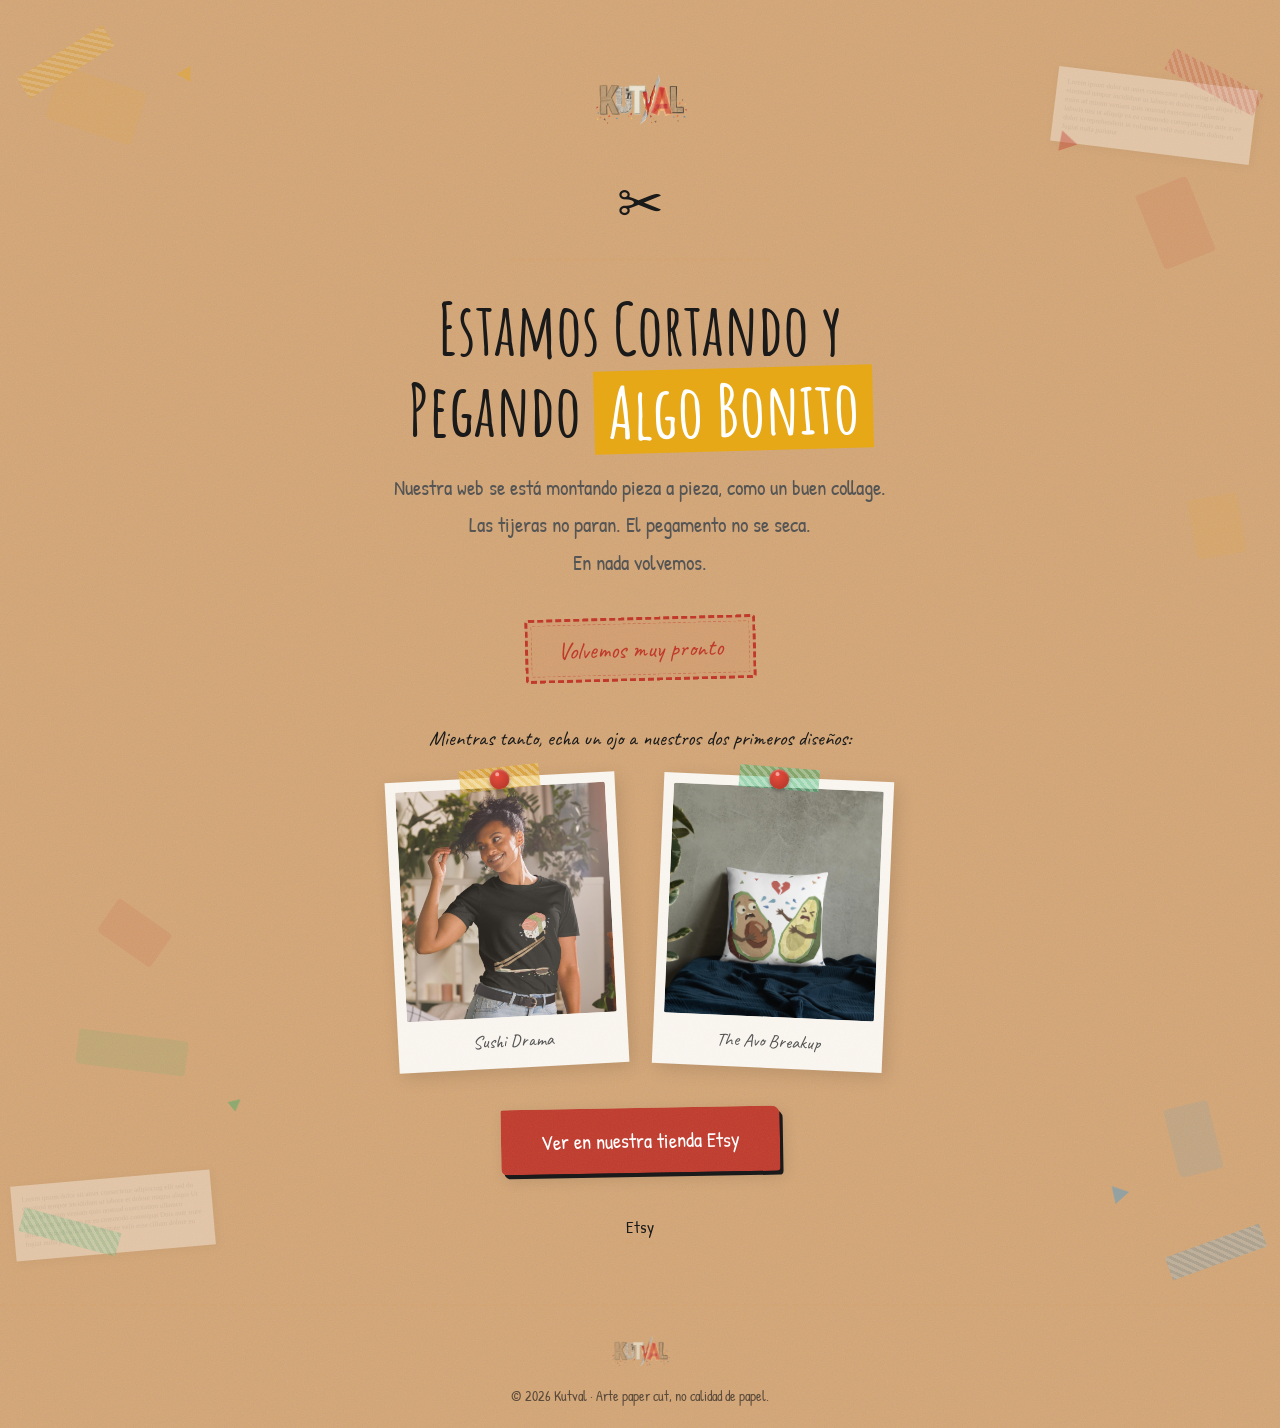
==== index.html @ 0c0ccc30 "Update index.html with coming-soon page for GitHub Pages Co-Authored-By: Claude Opus 4.6 <noreply@an" ====
<!DOCTYPE html>
<html lang="es">
<head>
  <meta charset="UTF-8">
  <meta name="viewport" content="width=device-width, initial-scale=1.0">
  <title>En Construcción — Kutval | Camisetas de Arte Paper Cut Collage</title>
  <meta name="description" content="Kutval está preparando algo bonito. Camisetas únicas con arte paper cut collage. Volvemos pronto con Sushi Drama y The Avo Breakup.">
  <link rel="preconnect" href="https://fonts.googleapis.com">
  <link rel="preconnect" href="https://fonts.gstatic.com" crossorigin>
  <link href="https://fonts.googleapis.com/css2?family=Amatic+SC:wght@400;700&family=Caveat:wght@400;600;700&family=Patrick+Hand&family=Nunito:wght@400;600;700&display=swap" rel="stylesheet">
  <link rel="stylesheet" href="styles.css">
  <style>
    /* ========================
       UNDER CONSTRUCTION PAGE
    ======================== */
    body {
      min-height: 100vh;
      display: flex;
      flex-direction: column;
    }

    .uc-page {
      flex: 1;
      display: flex;
      align-items: center;
      justify-content: center;
      padding: 60px 24px;
      position: relative;
      overflow: hidden;
    }

    .uc-content {
      text-align: center;
      max-width: 820px;
      position: relative;
      z-index: 5;
    }

    /* Logo top */
    .uc-logo {
      display: block;
      height: 80px;
      width: auto;
      margin: 0 auto 20px;
    }

    /* Scissors animation */
    .uc-scissors {
      font-size: 3.5rem;
      display: inline-block;
      animation: snip 2s ease-in-out infinite;
      margin-bottom: 8px;
    }

    @keyframes snip {
      0%, 100% { transform: rotate(0deg) scale(1); }
      30% { transform: rotate(-12deg) scale(1.08); }
      60% { transform: rotate(8deg) scale(1); }
      80% { transform: rotate(-4deg) scale(1.04); }
    }

    /* Dotted cut line */
    .uc-cut-line {
      width: 260px;
      margin: 0 auto 28px;
      border: none;
      border-top: 3px dashed var(--kraft);
    }

    .uc-title {
      font-family: var(--font-headline);
      font-size: clamp(2.5rem, 7vw, 4.5rem);
      font-weight: 700;
      line-height: 1.1;
      margin-bottom: 18px;
      color: var(--black);
    }

    .uc-title span {
      display: inline-block;
      background: var(--mustard);
      padding: 2px 14px;
      transform: rotate(-1.5deg);
      color: white;
    }

    .uc-subtitle {
      font-family: var(--font-hand);
      font-size: 1.3rem;
      color: #555;
      line-height: 1.8;
      margin-bottom: 36px;
      max-width: 560px;
      margin-left: auto;
      margin-right: auto;
    }

    /* "Volvemos pronto" badge */
    .uc-badge {
      display: inline-block;
      font-family: var(--font-accent);
      font-size: 1.5rem;
      color: var(--red);
      padding: 10px 30px;
      border: 3px dashed var(--red);
      border-radius: 4px;
      background: rgba(192, 57, 43, 0.06);
      transform: rotate(-1.5deg);
      margin-bottom: 40px;
      position: relative;
    }

    .uc-badge::before {
      content: '';
      position: absolute;
      inset: 3px;
      border: 1px dashed var(--red);
      border-radius: 2px;
      opacity: 0.4;
    }

    /* Product cards */
    .uc-products-label {
      font-family: var(--font-accent);
      font-size: 1.3rem;
      color: var(--black);
      margin-bottom: 22px;
    }

    .uc-products {
      display: flex;
      justify-content: center;
      gap: 36px;
      margin-bottom: 40px;
      flex-wrap: wrap;
    }

    .uc-product {
      background: var(--paper-white);
      padding: 10px 10px 6px;
      box-shadow: 4px 5px 18px var(--shadow-paper);
      transition: transform 0.4s, box-shadow 0.4s;
      position: relative;
      width: 230px;
      background-image: url("data:image/svg+xml,%3Csvg xmlns='http://www.w3.org/2000/svg' width='150' height='150'%3E%3Cfilter id='uc'%3E%3CfeTurbulence type='fractalNoise' baseFrequency='0.7' numOctaves='4' stitchTiles='stitch'/%3E%3C/filter%3E%3Crect width='150' height='150' filter='url(%23uc)' opacity='0.04'/%3E%3C/svg%3E");
    }

    .uc-product:first-child { transform: rotate(-3deg); }
    .uc-product:last-child  { transform: rotate(2.5deg); }

    .uc-product:hover {
      transform: rotate(0deg) translateY(-10px) !important;
      box-shadow: 6px 10px 30px rgba(0,0,0,0.22);
    }

    .uc-product img {
      width: 100%;
      aspect-ratio: 1;
      object-fit: cover;
      display: block;
      border-radius: 2px;
    }

    .uc-product-name {
      display: block;
      text-align: center;
      font-family: var(--font-accent);
      font-size: 1.15rem;
      color: #555;
      padding: 10px 0 6px;
    }

    .uc-product .pushpin {
      top: -8px;
      left: 50%;
      transform: translateX(-50%);
    }

    .uc-product .washi-tape {
      position: absolute;
      top: -10px;
      left: 50%;
      transform: translateX(-50%) rotate(-3deg);
      width: 80px;
      height: 22px;
    }

    .uc-product:last-child .washi-tape {
      transform: translateX(-50%) rotate(2deg);
    }

    /* CTA Etsy button */
    .uc-cta {
      margin-bottom: 40px;
    }

    /* Newsletter */
    .uc-newsletter {
      max-width: 480px;
      margin: 0 auto 24px;
      background: rgba(250, 246, 240, 0.6);
      padding: 28px 24px 20px;
      border: 2px dashed var(--kraft);
      border-radius: 4px 8px 6px 10px;
      position: relative;
    }

    .uc-newsletter-title {
      font-family: var(--font-hand);
      font-size: 1.15rem;
      color: #444;
      margin-bottom: 14px;
    }

    .uc-newsletter form {
      display: flex;
      gap: 10px;
    }

    .uc-newsletter input {
      flex: 1;
      padding: 13px 18px;
      font-family: var(--font-hand);
      font-size: 1.1rem;
      border: 2px dashed var(--kraft);
      background: var(--paper-white);
      color: var(--black);
      border-radius: 3px 6px 4px 5px;
      outline: none;
      transition: border-color 0.3s;
    }

    .uc-newsletter input::placeholder { color: #aaa; }
    .uc-newsletter input:focus { border-color: var(--mustard); }

    .uc-newsletter .btn-primary {
      white-space: nowrap;
      padding: 13px 20px;
      font-size: 1rem;
    }

    .uc-legal {
      font-size: 0.82rem;
      color: #999;
      font-family: var(--font-hand);
      margin-top: 10px;
    }

    /* Social links */
    .uc-social {
      display: flex;
      justify-content: center;
      gap: 28px;
      flex-wrap: wrap;
      margin-top: 16px;
    }

    .uc-social a {
      font-family: var(--font-hand);
      font-size: 1.05rem;
      color: var(--black);
      border-bottom: 2px dashed var(--kraft);
      padding-bottom: 2px;
      transition: color 0.3s, border-color 0.3s;
    }

    .uc-social a:hover {
      color: var(--red);
      border-color: var(--red);
    }

    /* Floating paper scraps */
    .uc-scrap {
      position: absolute;
      border-radius: 2px 4px 3px 5px;
      opacity: 0.1;
      z-index: 1;
      pointer-events: none;
      animation: drift 12s ease-in-out infinite alternate;
    }

    .uc-scrap:nth-child(1) {
      width: 90px; height: 55px; background: var(--mustard);
      top: 6%; left: 4%; transform: rotate(18deg);
      animation-duration: 9s;
    }
    .uc-scrap:nth-child(2) {
      width: 55px; height: 80px; background: var(--red);
      top: 14%; right: 6%; transform: rotate(-22deg);
      animation-duration: 11s; animation-delay: 1s;
    }
    .uc-scrap:nth-child(3) {
      width: 110px; height: 35px; background: var(--green);
      bottom: 18%; left: 6%; transform: rotate(7deg);
      animation-duration: 8s; animation-delay: 0.5s;
    }
    .uc-scrap:nth-child(4) {
      width: 45px; height: 70px; background: var(--blue);
      bottom: 10%; right: 5%; transform: rotate(-14deg);
      animation-duration: 10s; animation-delay: 2s;
    }
    .uc-scrap:nth-child(5) {
      width: 70px; height: 45px; background: var(--kraft);
      top: 48%; left: 2%; transform: rotate(28deg);
      animation-duration: 13s; animation-delay: 0.8s;
    }
    .uc-scrap:nth-child(6) {
      width: 50px; height: 60px; background: var(--mustard);
      top: 38%; right: 3%; transform: rotate(-10deg);
      animation-duration: 9.5s; animation-delay: 1.5s;
    }
    .uc-scrap:nth-child(7) {
      width: 65px; height: 40px; background: var(--red);
      top: 70%; left: 8%; transform: rotate(35deg);
      animation-duration: 11.5s; animation-delay: 3s;
    }

    @keyframes drift {
      0% { transform: translateY(0) rotate(var(--r, 10deg)); }
      100% { transform: translateY(-18px) rotate(calc(var(--r, 10deg) + 6deg)); }
    }

    /* Washi tape corners */
    .uc-tape-corner {
      position: absolute;
      width: 100px;
      height: 24px;
      opacity: 0.45;
      z-index: 6;
      pointer-events: none;
    }

    .uc-tape-corner::before {
      content: '';
      position: absolute;
      inset: 0;
      background: repeating-linear-gradient(45deg, transparent, transparent 3px, rgba(255,255,255,0.3) 3px, rgba(255,255,255,0.3) 6px);
    }

    .uc-tape-tl {
      top: 50px; left: 16px;
      background-color: rgba(230, 168, 23, 0.6);
      transform: rotate(-32deg);
    }
    .uc-tape-tr {
      top: 70px; right: 16px;
      background-color: rgba(192, 57, 43, 0.5);
      transform: rotate(28deg);
    }
    .uc-tape-bl {
      bottom: 60px; left: 20px;
      background-color: rgba(39, 174, 96, 0.5);
      transform: rotate(15deg);
    }
    .uc-tape-br {
      bottom: 40px; right: 14px;
      background-color: rgba(52, 152, 219, 0.5);
      transform: rotate(-20deg);
    }

    /* Footer */
    .uc-footer {
      text-align: center;
      padding: 20px 24px;
      font-family: var(--font-hand);
      font-size: 0.9rem;
      color: #888;
      border-top: 2px dashed var(--kraft);
      background-color: var(--kraft);
      background-image: url("data:image/svg+xml,%3Csvg xmlns='http://www.w3.org/2000/svg' width='300' height='300'%3E%3Cfilter id='fk'%3E%3CfeTurbulence type='fractalNoise' baseFrequency='0.9' numOctaves='5' stitchTiles='stitch'/%3E%3C/filter%3E%3Crect width='300' height='300' filter='url(%23fk)' opacity='0.15'/%3E%3C/svg%3E");
    }

    .uc-footer img {
      height: 50px;
      width: auto;
      margin: 0 auto 8px;
      opacity: 0.75;
    }

    .uc-footer p {
      color: #5a4a3a;
    }

    /* Responsive */
    @media (max-width: 700px) {
      .uc-page { padding: 40px 18px; }
      .uc-products { gap: 20px; }
      .uc-product { width: 165px; }
      .uc-product:first-child,
      .uc-product:last-child { transform: rotate(0deg); }
      .uc-newsletter form { flex-direction: column; }
      .uc-tape-corner { display: none; }
      .uc-scissors { font-size: 2.5rem; }
      .uc-newsletter { padding: 22px 18px 16px; }
    }

    @media (max-width: 400px) {
      .uc-product { width: 140px; }
    }
  </style>
</head>
<body>

  <!-- ==================== UNDER CONSTRUCTION ==================== -->
  <main class="uc-page paper-kraft">

    <!-- Floating paper scraps -->
    <div class="uc-scrap" aria-hidden="true"></div>
    <div class="uc-scrap" aria-hidden="true"></div>
    <div class="uc-scrap" aria-hidden="true"></div>
    <div class="uc-scrap" aria-hidden="true"></div>
    <div class="uc-scrap" aria-hidden="true"></div>
    <div class="uc-scrap" aria-hidden="true"></div>
    <div class="uc-scrap" aria-hidden="true"></div>

    <!-- Confetti pieces -->
    <div class="confetti confetti-1" style="top: 5%; left: 14%; transform: rotate(30deg);" aria-hidden="true"></div>
    <div class="confetti confetti-2" style="top: 10%; right: 16%; transform: rotate(-18deg);" aria-hidden="true"></div>
    <div class="confetti confetti-3" style="bottom: 15%; left: 18%; transform: rotate(50deg);" aria-hidden="true"></div>
    <div class="confetti confetti-4" style="bottom: 8%; right: 12%; transform: rotate(-42deg);" aria-hidden="true"></div>
    <div class="confetti confetti-5" style="top: 42%; left: 1%; transform: rotate(65deg);" aria-hidden="true"></div>

    <!-- Washi tape corners -->
    <div class="uc-tape-corner uc-tape-tl" aria-hidden="true"></div>
    <div class="uc-tape-corner uc-tape-tr" aria-hidden="true"></div>
    <div class="uc-tape-corner uc-tape-bl" aria-hidden="true"></div>
    <div class="uc-tape-corner uc-tape-br" aria-hidden="true"></div>

    <!-- Newspaper strips -->
    <div class="newspaper-strip" style="top: 6%; right: 2%; --rotate: 7deg;" aria-hidden="true"></div>
    <div class="newspaper-strip" style="bottom: 4%; left: 1%; --rotate: -5deg;" aria-hidden="true"></div>

    <!-- Main content -->
    <div class="uc-content">

      <!-- Logo -->
      <img src="logo.png" alt="Kutval logo" class="uc-logo">

      <!-- Animated scissors -->
      <div class="uc-scissors" aria-hidden="true">&#9986;</div>

      <!-- Dashed cut line -->
      <hr class="uc-cut-line" aria-hidden="true">

      <!-- Title -->
      <h1 class="uc-title">Estamos Cortando y<br>Pegando <span>Algo Bonito</span></h1>

      <!-- Subtitle -->
      <p class="uc-subtitle">
        Nuestra web se est&aacute; montando pieza a pieza, como un buen collage.<br>
        Las tijeras no paran. El pegamento no se seca.<br>
        En nada volvemos.
      </p>

      <!-- Badge -->
      <div class="uc-badge">Volvemos muy pronto</div>

      <!-- Products preview -->
      <p class="uc-products-label">Mientras tanto, echa un ojo a nuestros dos primeros dise&ntilde;os:</p>

      <div class="uc-products">
        <!-- Sushi Drama -->
        <div class="uc-product">
          <div class="washi-tape washi-mustard" aria-hidden="true"></div>
          <div class="pushpin" aria-hidden="true"></div>
          <img src="sushi.jpg" alt="Sushi Drama — camiseta arte paper cut collage de sushi, Kutval" width="230" height="230">
          <span class="uc-product-name">Sushi Drama</span>
        </div>
        <!-- The Avo Breakup -->
        <div class="uc-product">
          <div class="washi-tape washi-green" aria-hidden="true"></div>
          <div class="pushpin" aria-hidden="true"></div>
          <img src="img-producto-aguacate.jpg" alt="The Avo Breakup — camiseta arte paper cut collage de aguacates, Kutval" width="230" height="230">
          <span class="uc-product-name">The Avo Breakup</span>
        </div>
      </div>

      <!-- CTA Etsy -->
      <div class="uc-cta">
        <a href="https://www.etsy.com/es/shop/KawaiiCozyArt" target="_blank" rel="noopener" class="btn-primary" style="font-size: 1.3rem; padding: 16px 40px;">
          Ver en nuestra tienda Etsy
        </a>
      </div>


      <!-- Social links -->
      <div class="uc-social">
        <a href="https://www.etsy.com/es/shop/KawaiiCozyArt" target="_blank" rel="noopener">Etsy</a>
      </div>

    </div>
  </main>

  <!-- Mini footer -->
  <footer class="uc-footer">
    <img src="logo.png" alt="Kutval logo">
    <p>&copy; 2026 Kutval &middot; Arte paper cut, no calidad de papel.</p>
  </footer>

</body>
</html>
---- styles.css ----
/* ========================
   CSS VARIABLES
======================== */
:root {
  --kraft: #D4A574;
  --cream: #F5E6D3;
  --beige: #E8D5B7;
  --mustard: #E6A817;
  --red: #C0392B;
  --green: #27AE60;
  --blue: #3498DB;
  --black: #1a1a1a;
  --paper-white: #FAF6F0;
  --newsprint: #F0EAE0;
  --shadow-paper: rgba(0,0,0,0.12);
  --font-headline: 'Amatic SC', cursive;
  --font-accent: 'Caveat', cursive;
  --font-hand: 'Patrick Hand', cursive;
  --font-body: 'Nunito', sans-serif;
}

/* ========================
   RESET & BASE
======================== */
*, *::before, *::after { box-sizing: border-box; margin: 0; padding: 0; }
html { scroll-behavior: smooth; }

body {
  font-family: var(--font-body);
  color: var(--black);
  line-height: 1.6;
  overflow-x: hidden;
  background-color: var(--cream);
  background-image:
    url("data:image/svg+xml,%3Csvg xmlns='http://www.w3.org/2000/svg' width='200' height='200'%3E%3Cfilter id='n'%3E%3CfeTurbulence type='fractalNoise' baseFrequency='0.65' numOctaves='4' stitchTiles='stitch'/%3E%3C/filter%3E%3Crect width='200' height='200' filter='url(%23n)' opacity='0.08'/%3E%3C/svg%3E"),
    repeating-linear-gradient(0deg, transparent, transparent 2px, rgba(139,119,101,0.03) 2px, rgba(139,119,101,0.03) 4px);
}

img { max-width: 100%; display: block; }
a { color: inherit; text-decoration: none; }
button { cursor: pointer; border: none; font-family: inherit; }

.container {
  max-width: 1200px;
  margin: 0 auto;
  padding: 0 24px;
}

/* ========================
   PAPER TEXTURES
======================== */
.paper-kraft {
  background-color: var(--kraft);
  background-image: url("data:image/svg+xml,%3Csvg xmlns='http://www.w3.org/2000/svg' width='300' height='300'%3E%3Cfilter id='k'%3E%3CfeTurbulence type='fractalNoise' baseFrequency='0.9' numOctaves='5' stitchTiles='stitch'/%3E%3C/filter%3E%3Crect width='300' height='300' filter='url(%23k)' opacity='0.15'/%3E%3C/svg%3E");
}

.paper-newsprint {
  background-color: var(--newsprint);
  background-image:
    url("data:image/svg+xml,%3Csvg xmlns='http://www.w3.org/2000/svg' width='200' height='200'%3E%3Cfilter id='np'%3E%3CfeTurbulence type='fractalNoise' baseFrequency='1.2' numOctaves='3' stitchTiles='stitch'/%3E%3C/filter%3E%3Crect width='200' height='200' filter='url(%23np)' opacity='0.06'/%3E%3C/svg%3E"),
    repeating-linear-gradient(90deg, transparent, transparent 30px, rgba(0,0,0,0.02) 30px, rgba(0,0,0,0.02) 31px),
    repeating-linear-gradient(0deg, transparent, transparent 8px, rgba(0,0,0,0.015) 8px, rgba(0,0,0,0.015) 9px);
}

.paper-white {
  background-color: var(--paper-white);
  background-image: url("data:image/svg+xml,%3Csvg xmlns='http://www.w3.org/2000/svg' width='200' height='200'%3E%3Cfilter id='pw'%3E%3CfeTurbulence type='fractalNoise' baseFrequency='0.8' numOctaves='4' stitchTiles='stitch'/%3E%3C/filter%3E%3Crect width='200' height='200' filter='url(%23pw)' opacity='0.05'/%3E%3C/svg%3E");
}

/* Shared noise overlay for cards */
.noise-overlay::before {
  content: '';
  position: absolute;
  inset: 0;
  background-image: url("data:image/svg+xml,%3Csvg xmlns='http://www.w3.org/2000/svg' width='100' height='100'%3E%3Cfilter id='no'%3E%3CfeTurbulence type='fractalNoise' baseFrequency='0.85' numOctaves='3' stitchTiles='stitch'/%3E%3C/filter%3E%3Crect width='100' height='100' filter='url(%23no)' opacity='0.05'/%3E%3C/svg%3E");
  pointer-events: none;
}

/* ========================
   TORN EDGE SEPARATORS
======================== */
.torn-edge {
  position: relative;
  z-index: 2;
}

.torn-edge::after {
  content: '';
  position: absolute;
  bottom: -30px;
  left: 0;
  width: 100%;
  height: 30px;
  z-index: 3;
  background: inherit;
  clip-path: polygon(
    0% 0%, 2% 60%, 4% 30%, 6% 70%, 8% 20%, 10% 55%, 12% 35%,
    14% 65%, 16% 25%, 18% 50%, 20% 40%, 22% 75%, 24% 15%,
    26% 60%, 28% 30%, 30% 55%, 32% 45%, 34% 70%, 36% 20%,
    38% 50%, 40% 35%, 42% 65%, 44% 25%, 46% 55%, 48% 40%,
    50% 75%, 52% 15%, 54% 60%, 56% 30%, 58% 55%, 60% 45%,
    62% 70%, 64% 20%, 66% 50%, 68% 35%, 70% 65%, 72% 25%,
    74% 55%, 76% 40%, 78% 75%, 80% 15%, 82% 60%, 84% 30%,
    86% 55%, 88% 45%, 90% 70%, 92% 20%, 94% 50%, 96% 35%,
    98% 60%, 100% 0%
  );
}

.torn-edge-top { position: relative; }

.torn-edge-top::before {
  content: '';
  position: absolute;
  top: -25px;
  left: 0;
  width: 100%;
  height: 25px;
  z-index: 3;
  background: inherit;
  clip-path: polygon(
    0% 100%, 2% 40%, 4% 70%, 6% 30%, 8% 80%, 10% 45%, 12% 65%,
    14% 35%, 16% 75%, 18% 50%, 20% 60%, 22% 25%, 24% 85%,
    26% 40%, 28% 70%, 30% 45%, 32% 55%, 34% 30%, 36% 80%,
    38% 50%, 40% 65%, 42% 35%, 44% 75%, 46% 45%, 48% 60%,
    50% 25%, 52% 85%, 54% 40%, 56% 70%, 58% 45%, 60% 55%,
    62% 30%, 64% 80%, 66% 50%, 68% 65%, 70% 35%, 72% 75%,
    74% 45%, 76% 60%, 78% 25%, 80% 85%, 82% 40%, 84% 70%,
    86% 45%, 88% 55%, 90% 30%, 92% 80%, 94% 50%, 96% 65%,
    98% 40%, 100% 100%
  );
}

/* ========================
   DECORATIVE ELEMENTS
======================== */
.washi-tape {
  position: absolute;
  width: 120px;
  height: 28px;
  opacity: 0.85;
  z-index: 10;
}

.washi-tape::before {
  content: '';
  position: absolute;
  inset: 0;
  background: repeating-linear-gradient(45deg, transparent, transparent 3px, rgba(255,255,255,0.3) 3px, rgba(255,255,255,0.3) 6px);
}

.washi-mustard { background-color: rgba(230, 168, 23, 0.6); }
.washi-red { background-color: rgba(192, 57, 43, 0.5); }
.washi-blue { background-color: rgba(52, 152, 219, 0.5); }
.washi-green { background-color: rgba(39, 174, 96, 0.5); }

.confetti {
  position: absolute;
  width: 0; height: 0;
  border-style: solid;
  opacity: 0.4;
  z-index: 1;
  pointer-events: none;
  will-change: transform;
}

.confetti-1 { border-width: 0 8px 14px 8px; border-color: transparent transparent var(--mustard) transparent; }
.confetti-2 { border-width: 0 10px 18px 10px; border-color: transparent transparent var(--red) transparent; }
.confetti-3 { border-width: 0 6px 12px 6px; border-color: transparent transparent var(--green) transparent; }
.confetti-4 { border-width: 0 9px 16px 9px; border-color: transparent transparent var(--blue) transparent; }
.confetti-5 { border-width: 0 7px 13px 7px; border-color: transparent transparent var(--kraft) transparent; }

.pushpin {
  position: absolute;
  width: 20px;
  height: 20px;
  border-radius: 50%;
  background: radial-gradient(circle at 40% 35%, #e74c3c, #a93226);
  box-shadow: 0 2px 4px rgba(0,0,0,0.3), inset 0 1px 2px rgba(255,255,255,0.3);
  z-index: 15;
}

.pushpin::after {
  content: '';
  position: absolute;
  top: 3px; left: 6px;
  width: 4px; height: 4px;
  border-radius: 50%;
  background: rgba(255,255,255,0.5);
}

.newspaper-strip {
  position: absolute;
  width: 200px;
  padding: 10px;
  background: #f8f4ef;
  font-family: 'Times New Roman', serif;
  font-size: 7px;
  line-height: 1.3;
  color: #ccc;
  transform: rotate(var(--rotate, 5deg));
  opacity: 0.4;
  pointer-events: none;
  overflow: hidden;
  z-index: 0;
  box-shadow: 2px 2px 8px rgba(0,0,0,0.08);
}

.newspaper-strip::before {
  content: 'Lorem ipsum dolor sit amet consectetur adipiscing elit sed do eiusmod tempor incididunt ut labore et dolore magna aliqua Ut enim ad minim veniam quis nostrud exercitation ullamco laboris nisi ut aliquip ex ea commodo consequat Duis aute irure dolor in reprehenderit in voluptate velit esse cillum dolore eu fugiat nulla pariatur';
  display: block;
}

/* ========================
   STAMP BADGES
======================== */
.stamp {
  display: inline-block;
  padding: 8px 20px;
  border: 3px solid;
  border-radius: 4px;
  font-family: var(--font-hand);
  font-size: 1rem;
  text-transform: uppercase;
  letter-spacing: 2px;
  transform: rotate(-3deg);
  position: relative;
  opacity: 0.85;
}

.stamp::before {
  content: '';
  position: absolute;
  inset: 2px;
  border: 1px solid;
  border-color: inherit;
  border-radius: 2px;
}

.stamp-red { border-color: var(--red); color: var(--red); }
.stamp-green { border-color: var(--green); color: var(--green); }
.stamp-blue { border-color: var(--blue); color: var(--blue); }

/* ========================
   HEADER
======================== */
.header {
  position: fixed;
  top: 0;
  left: 0;
  width: 100%;
  z-index: 1000;
  padding: 12px 0;
  background-color: rgba(245, 230, 211, 0.92);
  backdrop-filter: blur(8px);
  border-bottom: 2px dashed var(--kraft);
  transition: box-shadow 0.3s ease;
}

.header.scrolled { box-shadow: 0 4px 20px var(--shadow-paper); }

.header .container {
  display: flex;
  justify-content: space-between;
  align-items: center;
}

.logo {
  display: flex;
  align-items: center;
}

.logo-img {
  height: 70px;
  width: auto;
}

.nav-links {
  display: flex;
  gap: 28px;
  list-style: none;
  align-items: center;
}

.nav-links a {
  font-family: var(--font-hand);
  font-size: 1.15rem;
  color: var(--black);
  position: relative;
  transition: color 0.3s;
}

.nav-links a::after {
  content: '';
  position: absolute;
  bottom: -4px;
  left: 0;
  width: 0;
  height: 2px;
  background: var(--mustard);
  transition: width 0.3s;
}

.nav-links a:hover::after { width: 100%; }
.nav-links a:hover { color: var(--red); }

.hamburger {
  display: none;
  flex-direction: column;
  gap: 5px;
  background: none;
  padding: 8px;
}

.hamburger span {
  width: 28px;
  height: 3px;
  background: var(--black);
  border-radius: 2px;
  transition: 0.3s;
}

.mobile-nav {
  display: none;
  position: fixed;
  top: 0; left: 0;
  width: 100%; height: 100vh;
  background: var(--cream);
  z-index: 999;
  flex-direction: column;
  justify-content: center;
  align-items: center;
  gap: 30px;
}

.mobile-nav.active { display: flex; }

.mobile-nav a {
  font-family: var(--font-headline);
  font-size: 2.5rem;
  font-weight: 700;
  color: var(--black);
}

.mobile-nav .close-btn {
  position: absolute;
  top: 20px; right: 24px;
  font-size: 2.5rem;
  background: none;
  color: var(--black);
  font-family: var(--font-hand);
}

/* ========================
   HERO
======================== */
.hero {
  padding: 140px 0 80px;
  position: relative;
  overflow: hidden;
  min-height: 90vh;
  display: flex;
  align-items: center;
}

.hero .container {
  display: grid;
  grid-template-columns: 1fr 1fr;
  gap: 60px;
  align-items: center;
  position: relative;
  z-index: 5;
}

.hero-text h1 {
  font-family: var(--font-headline);
  font-size: clamp(2.8rem, 6vw, 4.5rem);
  font-weight: 700;
  line-height: 1.1;
  margin-bottom: 24px;
  color: var(--black);
}

.hero-text h1 span {
  display: inline-block;
  background: var(--mustard);
  padding: 2px 12px;
  transform: rotate(-1deg);
  color: white;
}

.hero-subtitle {
  font-family: var(--font-hand);
  font-size: 1.3rem;
  color: #555;
  margin-bottom: 32px;
  line-height: 1.8;
}

.hero-badges {
  display: flex;
  flex-wrap: wrap;
  gap: 12px;
  margin-top: 24px;
}

.hero-badge {
  font-family: var(--font-accent);
  font-size: 0.95rem;
  padding: 6px 14px;
  background: var(--paper-white);
  border: 1px dashed var(--kraft);
  transform: rotate(var(--rotate, -1deg));
  box-shadow: 2px 2px 6px var(--shadow-paper);
}

/* Hero confetti positions */
.hero .confetti-1 { top: 10%; left: 5%; transform: rotate(25deg); }
.hero .confetti-2 { top: 20%; right: 8%; transform: rotate(-15deg); }
.hero .confetti-3 { bottom: 25%; left: 10%; transform: rotate(45deg); }
.hero .confetti-4 { top: 40%; left: 2%; transform: rotate(-30deg); }
.hero .confetti-5 { bottom: 10%; right: 5%; transform: rotate(60deg); }

/* ========================
   CAROUSEL
======================== */
.hero-visual {
  position: relative;
  height: 500px;
}

.carousel-container {
  position: relative;
  width: 100%;
  height: 100%;
}

.carousel-slide {
  position: absolute;
  inset: 0;
  display: flex;
  align-items: center;
  justify-content: center;
  opacity: 0;
  transition: opacity 0.6s ease, transform 0.6s ease;
  transform: scale(0.95);
}

.carousel-slide.active {
  opacity: 1;
  transform: scale(1);
}

.polaroid {
  background: var(--paper-white);
  padding: 12px 12px 50px;
  box-shadow: 4px 6px 20px rgba(0,0,0,0.15);
  transform: rotate(var(--rotate, -2deg));
  position: relative;
  max-width: 340px;
  transition: transform 0.4s, box-shadow 0.4s;
}

.polaroid:hover {
  transform: rotate(0deg) translateY(-8px);
  box-shadow: 6px 10px 30px rgba(0,0,0,0.2);
}

.polaroid > .pushpin {
  top: -8px;
  left: 50%;
  transform: translateX(-50%);
}

.polaroid-img {
  width: 100%;
  aspect-ratio: 1;
  display: flex;
  align-items: center;
  justify-content: center;
  position: relative;
  overflow: hidden;
  background: var(--cream);
}

.polaroid-img img {
  width: 100%;
  height: 100%;
  object-fit: cover;
}

.polaroid-label {
  position: absolute;
  bottom: 12px;
  left: 0;
  width: 100%;
  text-align: center;
  font-family: var(--font-accent);
  font-size: 1.1rem;
  color: #555;
}

.carousel-dots {
  display: flex;
  justify-content: center;
  gap: 12px;
  position: absolute;
  bottom: -10px;
  left: 50%;
  transform: translateX(-50%);
}

.carousel-dot {
  width: 12px; height: 12px;
  border-radius: 50%;
  background: var(--kraft);
  border: 2px solid var(--black);
  cursor: pointer;
  transition: background 0.3s;
}

.carousel-dot.active { background: var(--red); }

/* ========================
   BUTTONS
======================== */
.btn-primary {
  display: inline-block;
  padding: 16px 36px;
  font-family: var(--font-hand);
  font-size: 1.3rem;
  color: white;
  background-color: var(--red);
  border: none;
  position: relative;
  transform: rotate(-1deg);
  box-shadow: 3px 4px 0 var(--black), 4px 5px 15px var(--shadow-paper);
  transition: all 0.3s;
  border-radius: 2px 8px 4px 6px;
  background-image: url("data:image/svg+xml,%3Csvg xmlns='http://www.w3.org/2000/svg' width='100' height='100'%3E%3Cfilter id='b'%3E%3CfeTurbulence type='fractalNoise' baseFrequency='0.8' numOctaves='3' stitchTiles='stitch'/%3E%3C/filter%3E%3Crect width='100' height='100' filter='url(%23b)' opacity='0.1'/%3E%3C/svg%3E");
}

.btn-primary:hover {
  transform: rotate(0deg) translateY(2px);
  box-shadow: 1px 2px 0 var(--black), 2px 3px 8px var(--shadow-paper);
}

.btn-secondary {
  display: inline-block;
  padding: 14px 32px;
  font-family: var(--font-hand);
  font-size: 1.2rem;
  color: var(--black);
  background-color: var(--mustard);
  border: 2px dashed var(--black);
  border-radius: 4px 2px 6px 3px;
  transform: rotate(1deg);
  box-shadow: 2px 3px 0 var(--black);
  transition: all 0.3s;
}

.btn-secondary:hover {
  transform: rotate(0deg) translateY(2px);
  box-shadow: 0 1px 0 var(--black);
}

/* ========================
   SECTIONS — Shared
======================== */
.section-headline {
  font-family: var(--font-headline);
  font-size: clamp(2rem, 5vw, 3.2rem);
  font-weight: 700;
  margin-bottom: 30px;
  line-height: 1.2;
}

/* ========================
   PROBLEMA
======================== */
.problema {
  padding: 100px 0 80px;
  position: relative;
  text-align: center;
}

.problema .copy {
  max-width: 700px;
  margin: 0 auto;
  font-size: 1.1rem;
  line-height: 1.9;
  color: #444;
}

.problema .copy strong {
  background: linear-gradient(to bottom, transparent 60%, rgba(230,168,23,0.3) 60%);
  padding: 0 4px;
}

/* ========================
   COLECCIÓN
======================== */
.coleccion {
  padding: 100px 0 80px;
  position: relative;
}

.coleccion .section-headline {
  text-align: center;
  margin-bottom: 50px;
}

.products-grid {
  display: grid;
  grid-template-columns: repeat(2, 1fr);
  gap: 50px;
  margin-bottom: 50px;
  max-width: 900px;
  margin-left: auto;
  margin-right: auto;
}

.product-card {
  background: var(--paper-white);
  padding: 20px;
  box-shadow: 4px 5px 20px var(--shadow-paper);
  position: relative;
  transition: transform 0.4s, box-shadow 0.4s;
  transform: rotate(var(--rotate, 0deg));
  background-image: url("data:image/svg+xml,%3Csvg xmlns='http://www.w3.org/2000/svg' width='150' height='150'%3E%3Cfilter id='pc'%3E%3CfeTurbulence type='fractalNoise' baseFrequency='0.7' numOctaves='4' stitchTiles='stitch'/%3E%3C/filter%3E%3Crect width='150' height='150' filter='url(%23pc)' opacity='0.04'/%3E%3C/svg%3E");
}

.product-card:hover {
  transform: rotate(0deg) translateY(-10px);
  box-shadow: 6px 10px 30px rgba(0,0,0,0.18);
}

.product-card:nth-child(1) { --rotate: -1.5deg; }
.product-card:nth-child(2) { --rotate: 1.2deg; }

.product-img {
  width: 100%;
  aspect-ratio: 1;
  display: flex;
  align-items: center;
  justify-content: center;
  margin-bottom: 16px;
  position: relative;
  overflow: hidden;
  border: 2px solid rgba(0,0,0,0.06);
  border-radius: 4px 8px 6px 10px;
  background: var(--cream);
}

.product-img .img-placeholder {
  width: 100%;
  height: 100%;
  display: flex;
  align-items: center;
  justify-content: center;
  position: relative;
  z-index: 2;
}

.product-img .img-placeholder img {
  width: 100%;
  height: 100%;
  object-fit: cover;
  transition: transform 0.4s ease;
}

.product-card:hover .product-img .img-placeholder img {
  transform: scale(1.05);
}

.product-card h3 {
  font-family: var(--font-accent);
  font-size: 1.6rem;
  margin-bottom: 12px;
  color: var(--black);
}

.product-card .product-desc {
  font-size: 0.95rem;
  color: #555;
  line-height: 1.7;
  margin-bottom: 20px;
}

.product-card .btn-secondary {
  width: 100%;
  display: block;
  text-align: center;
}

.product-card .washi-tape {
  top: -12px;
  left: 50%;
  transform: translateX(-50%) rotate(var(--tape-rotate, 2deg));
  width: 90px;
  height: 22px;
}

.product-card:nth-child(1) .washi-tape { --tape-rotate: -3deg; }
.product-card:nth-child(2) .washi-tape { --tape-rotate: 2deg; }

/* Features table */
.features-table {
  max-width: 700px;
  margin: 40px auto 0;
  background: var(--paper-white);
  padding: 30px;
  box-shadow: 3px 4px 15px var(--shadow-paper);
  transform: rotate(0.5deg);
  position: relative;
}

.features-table table { width: 100%; border-collapse: collapse; }

.features-table td {
  padding: 10px 16px;
  border-bottom: 1px dashed var(--kraft);
  font-size: 0.95rem;
}

.features-table td:first-child {
  font-family: var(--font-hand);
  font-weight: 600;
  color: var(--black);
  white-space: nowrap;
}

.features-table td:last-child { color: #555; }

/* ========================
   USP
======================== */
.usp {
  padding: 100px 0 80px;
  position: relative;
}

.usp .section-headline {
  text-align: center;
  margin-bottom: 50px;
}

.usp-grid {
  display: grid;
  grid-template-columns: repeat(3, 1fr);
  gap: 30px;
}

.usp-card {
  padding: 30px 24px;
  text-align: center;
  position: relative;
  box-shadow: 3px 4px 15px var(--shadow-paper);
  transform: rotate(var(--rotate, 0deg));
  transition: transform 0.3s;
}

.usp-card:hover { transform: rotate(0deg) scale(1.03); }

.usp-card:nth-child(1) { --rotate: -1deg; background-color: #FFF8E1; }
.usp-card:nth-child(2) { --rotate: 1.5deg; background-color: #FFF0F0; }
.usp-card:nth-child(3) { --rotate: -0.5deg; background-color: #F0FFF4; }

.usp-icon {
  font-size: 2.5rem;
  margin-bottom: 16px;
  display: block;
}

.usp-card h3 {
  font-family: var(--font-accent);
  font-size: 1.5rem;
  margin-bottom: 12px;
}

.usp-card p {
  font-size: 0.95rem;
  color: #555;
  line-height: 1.7;
}

/* ========================
   TESTIMONIOS
======================== */
.testimonios {
  padding: 100px 0 80px;
  position: relative;
}

.testimonios .section-headline {
  text-align: center;
  margin-bottom: 50px;
}

.testimonios-grid {
  display: grid;
  grid-template-columns: repeat(3, 1fr);
  gap: 30px;
}

.testimonio-card {
  padding: 28px 24px;
  position: relative;
  box-shadow: 3px 4px 15px var(--shadow-paper);
  transform: rotate(var(--rotate, 0deg));
  transition: transform 0.3s, box-shadow 0.3s;
}

.testimonio-card:hover {
  transform: rotate(0deg) translateY(-5px);
  box-shadow: 4px 6px 20px rgba(0,0,0,0.15);
}

.testimonio-card:nth-child(1) { --rotate: -2deg; background-color: #FFFDE7; }
.testimonio-card:nth-child(2) { --rotate: 1.5deg; background-color: #FFF3E0; }
.testimonio-card:nth-child(3) { --rotate: -1deg; background-color: #E8F5E9; }

.testimonio-card .pushpin {
  top: -8px;
  left: 50%;
  transform: translateX(-50%);
}

.testimonio-quote {
  font-family: var(--font-hand);
  font-size: 1.1rem;
  line-height: 1.7;
  color: #444;
  margin-bottom: 16px;
  font-style: italic;
}

.testimonio-quote::before { content: '\00AB\00A0'; font-size: 1.4rem; color: var(--mustard); }
.testimonio-quote::after { content: '\00A0\00BB'; font-size: 1.4rem; color: var(--mustard); }

.testimonio-author {
  font-family: var(--font-accent);
  font-size: 1rem;
  font-weight: 700;
  color: var(--black);
}

.testimonio-author span {
  font-weight: 400;
  color: #777;
  font-size: 0.9rem;
}

.social-proof-bar {
  display: flex;
  justify-content: center;
  gap: 40px;
  margin-top: 40px;
  flex-wrap: wrap;
}

.proof-item {
  font-family: var(--font-hand);
  font-size: 1.1rem;
  color: #555;
  padding: 8px 16px;
  background: var(--paper-white);
  border: 1px dashed var(--kraft);
  transform: rotate(var(--rotate, 0deg));
}

.proof-item:nth-child(1) { --rotate: -1deg; }
.proof-item:nth-child(2) { --rotate: 1deg; }
.proof-item:nth-child(3) { --rotate: -0.5deg; }

/* ========================
   URGENCIA
======================== */
.urgencia {
  padding: 100px 0 80px;
  text-align: center;
  position: relative;
}

.urgencia .section-headline { margin-bottom: 24px; }

.urgencia .copy {
  max-width: 650px;
  margin: 0 auto 30px;
  font-size: 1.05rem;
  line-height: 1.8;
  color: #444;
}

.urgencia .copy strong {
  font-family: var(--font-accent);
  font-size: 1.2rem;
  color: var(--black);
}

.urgencia-badges {
  display: flex;
  justify-content: center;
  gap: 20px;
  flex-wrap: wrap;
  margin-top: 20px;
}

/* ========================
   CTA FINAL
======================== */
.cta-final {
  padding: 100px 0;
  text-align: center;
  position: relative;
}

.cta-final .section-headline {
  font-size: clamp(2.2rem, 5vw, 3.5rem);
  margin-bottom: 16px;
}

.cta-final .subheadline {
  font-family: var(--font-hand);
  font-size: 1.25rem;
  color: #555;
  max-width: 600px;
  margin: 0 auto 40px;
  line-height: 1.7;
}

.cta-buttons {
  display: flex;
  justify-content: center;
  align-items: center;
  gap: 20px;
  flex-wrap: wrap;
  margin-bottom: 24px;
}

.cta-microcopy {
  display: flex;
  justify-content: center;
  gap: 24px;
  flex-wrap: wrap;
  margin-top: 20px;
  font-size: 0.9rem;
  color: #777;
  font-family: var(--font-hand);
}

.cta-microcopy span::before {
  content: '\2713\00A0';
  color: var(--green);
}

/* ========================
   COMING SOON
======================== */
.coming-soon {
  padding: 100px 0 80px;
  position: relative;
}

.coming-soon .section-headline {
  margin-bottom: 16px;
}

.coming-soon-grid {
  display: grid;
  grid-template-columns: repeat(3, 1fr);
  gap: 30px;
}

.coming-soon-card {
  background: var(--paper-white);
  padding: 20px;
  box-shadow: 4px 5px 20px var(--shadow-paper);
  position: relative;
  transition: transform 0.4s, box-shadow 0.4s;
  transform: rotate(var(--rotate, 0deg));
  background-image:
    url("data:image/svg+xml,%3Csvg xmlns='http://www.w3.org/2000/svg' width='150' height='150'%3E%3Cfilter id='cs'%3E%3CfeTurbulence type='fractalNoise' baseFrequency='0.7' numOctaves='4' stitchTiles='stitch'/%3E%3C/filter%3E%3Crect width='150' height='150' filter='url(%23cs)' opacity='0.04'/%3E%3C/svg%3E");
}

.coming-soon-card:hover {
  transform: rotate(0deg) translateY(-8px);
  box-shadow: 6px 10px 30px rgba(0,0,0,0.18);
}

.coming-soon-card:nth-child(1) { --rotate: -1.2deg; }
.coming-soon-card:nth-child(2) { --rotate: 0.6deg; }
.coming-soon-card:nth-child(3) { --rotate: -0.8deg; }
.coming-soon-card:nth-child(4) { --rotate: 1deg; }
.coming-soon-card:nth-child(5) { --rotate: -0.4deg; }
.coming-soon-card:nth-child(6) { --rotate: 0.9deg; }

.coming-soon-card .washi-tape {
  top: -8px;
  left: 50%;
  transform: translateX(-50%) rotate(var(--tape-rotate, -2deg));
}

.coming-soon-card:nth-child(1) .washi-tape { --tape-rotate: -3deg; }
.coming-soon-card:nth-child(2) .washi-tape { --tape-rotate: 2deg; }
.coming-soon-card:nth-child(3) .washi-tape { --tape-rotate: -1deg; }
.coming-soon-card:nth-child(4) .washi-tape { --tape-rotate: 3deg; }
.coming-soon-card:nth-child(5) .washi-tape { --tape-rotate: -2deg; }
.coming-soon-card:nth-child(6) .washi-tape { --tape-rotate: 1deg; }

.coming-soon-placeholder {
  width: 100%;
  aspect-ratio: 1;
  display: flex;
  align-items: center;
  justify-content: center;
  margin-bottom: 16px;
  position: relative;
  background:
    repeating-linear-gradient(
      45deg,
      transparent,
      transparent 10px,
      rgba(212, 165, 116, 0.08) 10px,
      rgba(212, 165, 116, 0.08) 20px
    ),
    linear-gradient(135deg, var(--cream) 0%, var(--beige) 100%);
  border: 2px dashed var(--kraft);
  border-radius: 4px 8px 6px 10px;
}

.coming-soon-icon {
  font-size: 3.5rem;
  filter: grayscale(0.3);
  opacity: 0.7;
  transition: opacity 0.3s, filter 0.3s, transform 0.3s;
}

.coming-soon-card:hover .coming-soon-icon {
  opacity: 1;
  filter: grayscale(0);
  transform: scale(1.1);
}

.coming-soon-card h3 {
  font-family: var(--font-accent);
  font-size: 1.3rem;
  margin-bottom: 8px;
  color: var(--black);
}

.coming-soon-card p {
  font-size: 0.9rem;
  color: #555;
  line-height: 1.6;
  margin-bottom: 12px;
}

.coming-soon-badge {
  display: inline-block;
  font-family: var(--font-hand);
  font-size: 0.85rem;
  padding: 4px 12px;
  background: rgba(230, 168, 23, 0.15);
  border: 1px dashed var(--mustard);
  color: var(--mustard);
  border-radius: 3px;
  letter-spacing: 1px;
  text-transform: uppercase;
}

/* ========================
   NEWSLETTER
======================== */
.newsletter {
  padding: 100px 0 80px;
  text-align: center;
  position: relative;
}

.newsletter .section-headline { margin-bottom: 16px; }

.newsletter .subheadline {
  font-family: var(--font-hand);
  font-size: 1.15rem;
  color: #555;
  max-width: 550px;
  margin: 0 auto 30px;
  line-height: 1.7;
}

.newsletter-form {
  display: flex;
  gap: 12px;
  max-width: 500px;
  margin: 0 auto;
  justify-content: center;
}

.newsletter-form input {
  flex: 1;
  padding: 14px 20px;
  font-family: var(--font-hand);
  font-size: 1.1rem;
  border: 2px dashed var(--kraft);
  background: var(--paper-white);
  color: var(--black);
  border-radius: 3px 6px 4px 5px;
  outline: none;
  transition: border-color 0.3s;
}

.newsletter-form input::placeholder { color: #aaa; }
.newsletter-form input:focus { border-color: var(--mustard); }

.newsletter-form .btn-primary {
  white-space: nowrap;
  padding: 14px 24px;
  font-size: 1.1rem;
}

.newsletter-legal {
  font-size: 0.85rem;
  color: #999;
  margin-top: 12px;
  font-family: var(--font-hand);
}

/* ========================
   FOOTER
======================== */
.footer {
  padding: 50px 0 30px;
  text-align: center;
  border-top: 3px dashed var(--kraft);
  position: relative;
}

.footer-logo {
  height: 80px;
  width: auto;
  margin: 0 auto 20px;
}

.footer-tagline {
  font-family: var(--font-headline);
  font-size: 2rem;
  font-weight: 700;
  margin-bottom: 20px;
}

.footer-tagline span {
  font-family: var(--font-accent);
  font-size: 1.2rem;
  font-weight: 400;
  color: #777;
}

.footer-links {
  display: flex;
  justify-content: center;
  gap: 28px;
  list-style: none;
  margin-bottom: 24px;
  flex-wrap: wrap;
}

.footer-links a {
  font-family: var(--font-hand);
  font-size: 1.05rem;
  color: #666;
  transition: color 0.3s;
}

.footer-links a:hover { color: var(--red); }

.footer-copyright {
  font-size: 0.9rem;
  color: #999;
  font-family: var(--font-hand);
}

/* ========================
   SCROLL ANIMATIONS
======================== */
.reveal {
  opacity: 0;
  transform: translateY(40px);
  transition: opacity 0.7s ease, transform 0.7s ease;
}

.reveal.visible {
  opacity: 1;
  transform: translateY(0);
}

.reveal-left {
  opacity: 0;
  transform: translateX(-60px);
  transition: opacity 0.7s ease, transform 0.7s ease;
}

.reveal-left.visible { opacity: 1; transform: translateX(0); }

.reveal-right {
  opacity: 0;
  transform: translateX(60px);
  transition: opacity 0.7s ease, transform 0.7s ease;
}

.reveal-right.visible { opacity: 1; transform: translateX(0); }

.stagger-children > * {
  opacity: 0;
  transform: translateY(30px);
  transition: opacity 0.5s ease, transform 0.5s ease;
}

.stagger-children.visible > *:nth-child(1) { transition-delay: 0.1s; }
.stagger-children.visible > *:nth-child(2) { transition-delay: 0.3s; }
.stagger-children.visible > *:nth-child(3) { transition-delay: 0.5s; }

.stagger-children.visible > * {
  opacity: 1;
  transform: translateY(0);
}

/* ========================
   RESPONSIVE
======================== */
@media (max-width: 1100px) {
  .coming-soon-grid { grid-template-columns: repeat(2, 1fr); }
}

@media (max-width: 900px) {
  .hero .container { grid-template-columns: 1fr; text-align: center; }
  .hero-visual { height: 380px; }
  .hero-badges { justify-content: center; }

  .products-grid {
    grid-template-columns: 1fr;
    max-width: 500px;
    margin-left: auto;
    margin-right: auto;
  }

  .usp-grid,
  .testimonios-grid,
  .coming-soon-grid {
    grid-template-columns: 1fr;
    max-width: 500px;
    margin-left: auto;
    margin-right: auto;
  }

  .product-card,
  .usp-card,
  .testimonio-card,
  .coming-soon-card { transform: rotate(0deg) !important; }

  .social-proof-bar { gap: 16px; }
  .nav-links { display: none; }
  .hamburger { display: flex; }
  .newsletter-form { flex-direction: column; }
  .cta-microcopy { flex-direction: column; gap: 8px; }
}

@media (max-width: 600px) {
  .hero { padding: 120px 0 60px; min-height: auto; }
  .hero-visual { height: 320px; }
  .polaroid { max-width: 260px; padding: 8px 8px 40px; }
  .section-headline { font-size: clamp(1.8rem, 8vw, 2.5rem); }
  .features-table { padding: 20px 16px; }
  .features-table td { display: block; padding: 6px 0; }
  .features-table td:first-child { border-bottom: none; padding-bottom: 0; }
  .urgencia-badges { flex-direction: column; align-items: center; }
  .footer-links { flex-direction: column; gap: 12px; }
}

/* ========================
   ACCESSIBILITY
======================== */
.sr-only {
  position: absolute;
  width: 1px; height: 1px;
  padding: 0; margin: -1px;
  overflow: hidden;
  clip: rect(0,0,0,0);
  border: 0;
}

@media (prefers-reduced-motion: reduce) {
  *, *::before, *::after {
    animation-duration: 0.01ms !important;
    transition-duration: 0.01ms !important;
  }
  .reveal, .reveal-left, .reveal-right,
  .stagger-children > * {
    opacity: 1;
    transform: none;
  }
}
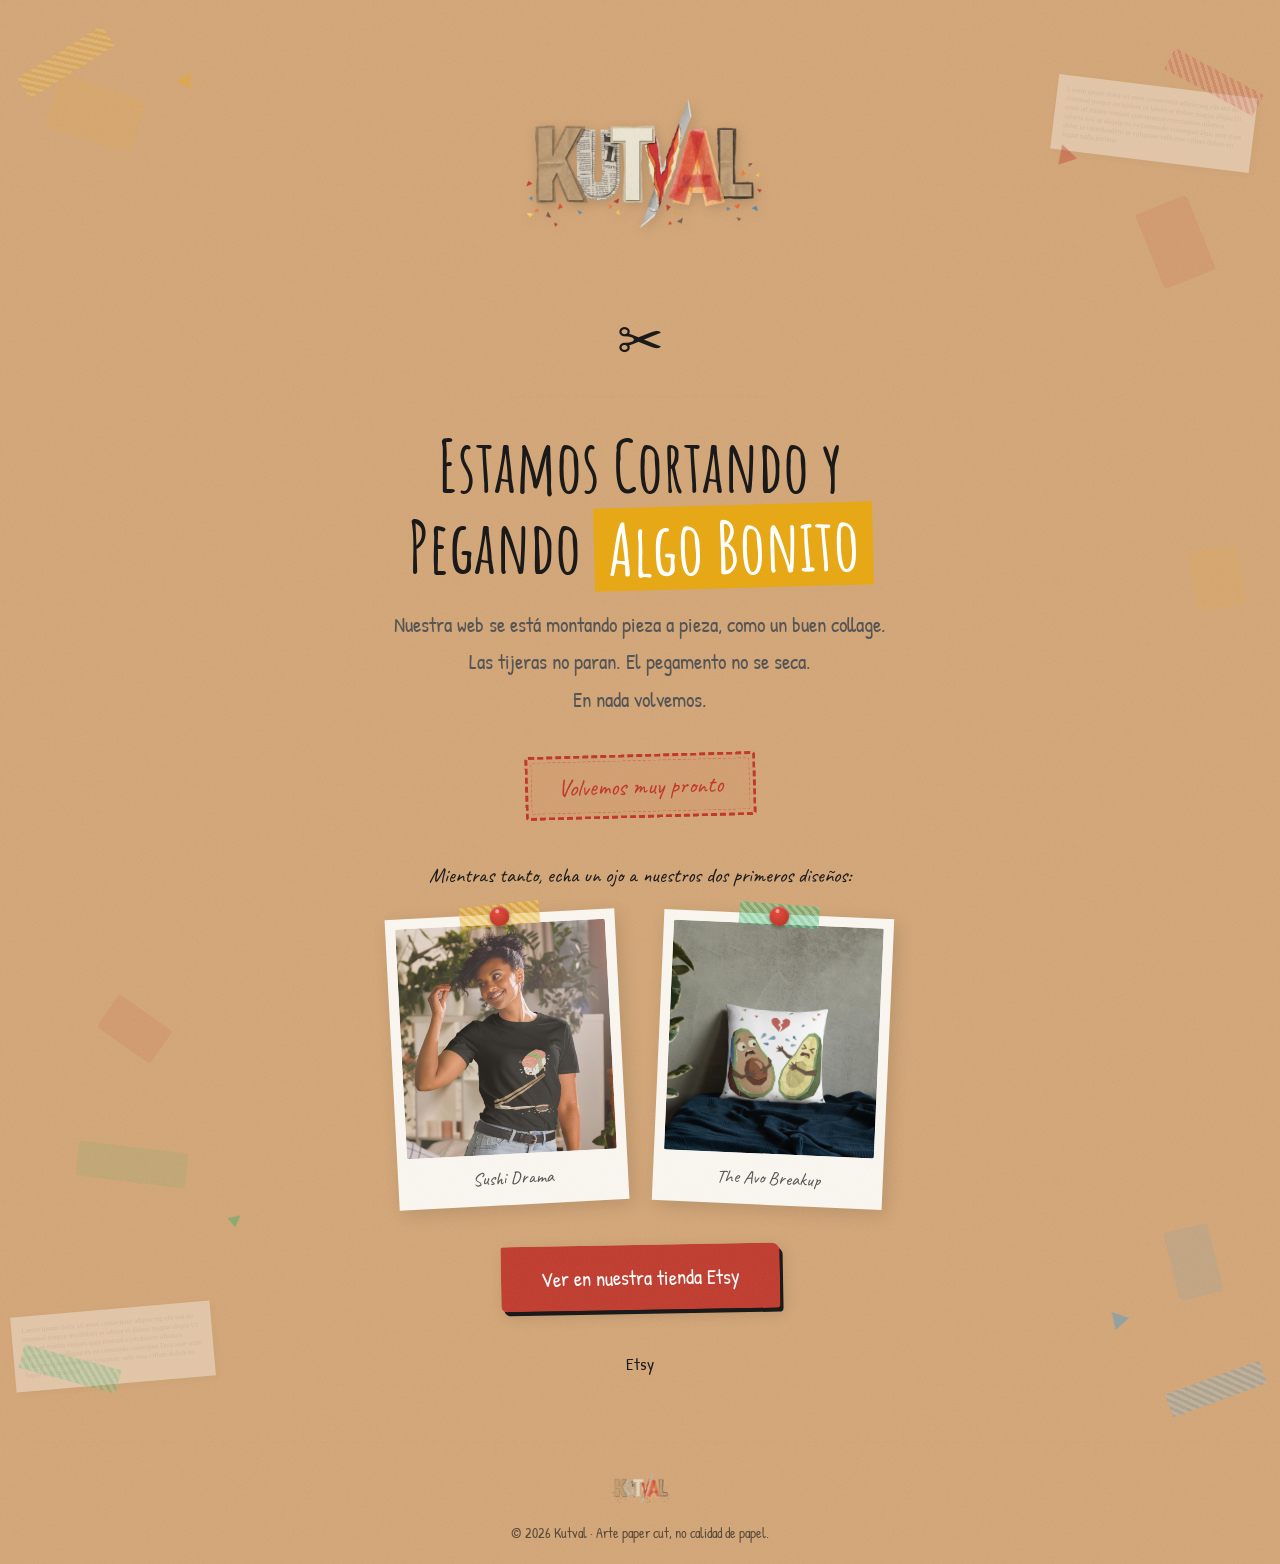
==== commit 0c425614: "Make logo larger and sharper at top of page Co-Authored-By: Claude Opus 4.6 <noreply@anthropic.com>" ====
--- a/index.html
+++ b/index.html
@@ -39,9 +39,10 @@
     /* Logo top */
     .uc-logo {
       display: block;
-      height: 80px;
-      width: auto;
-      margin: 0 auto 20px;
+      width: min(280px, 60vw);
+      height: auto;
+      margin: 0 auto 28px;
+      filter: drop-shadow(2px 3px 6px rgba(0,0,0,0.15));
     }
 
     /* Scissors animation */
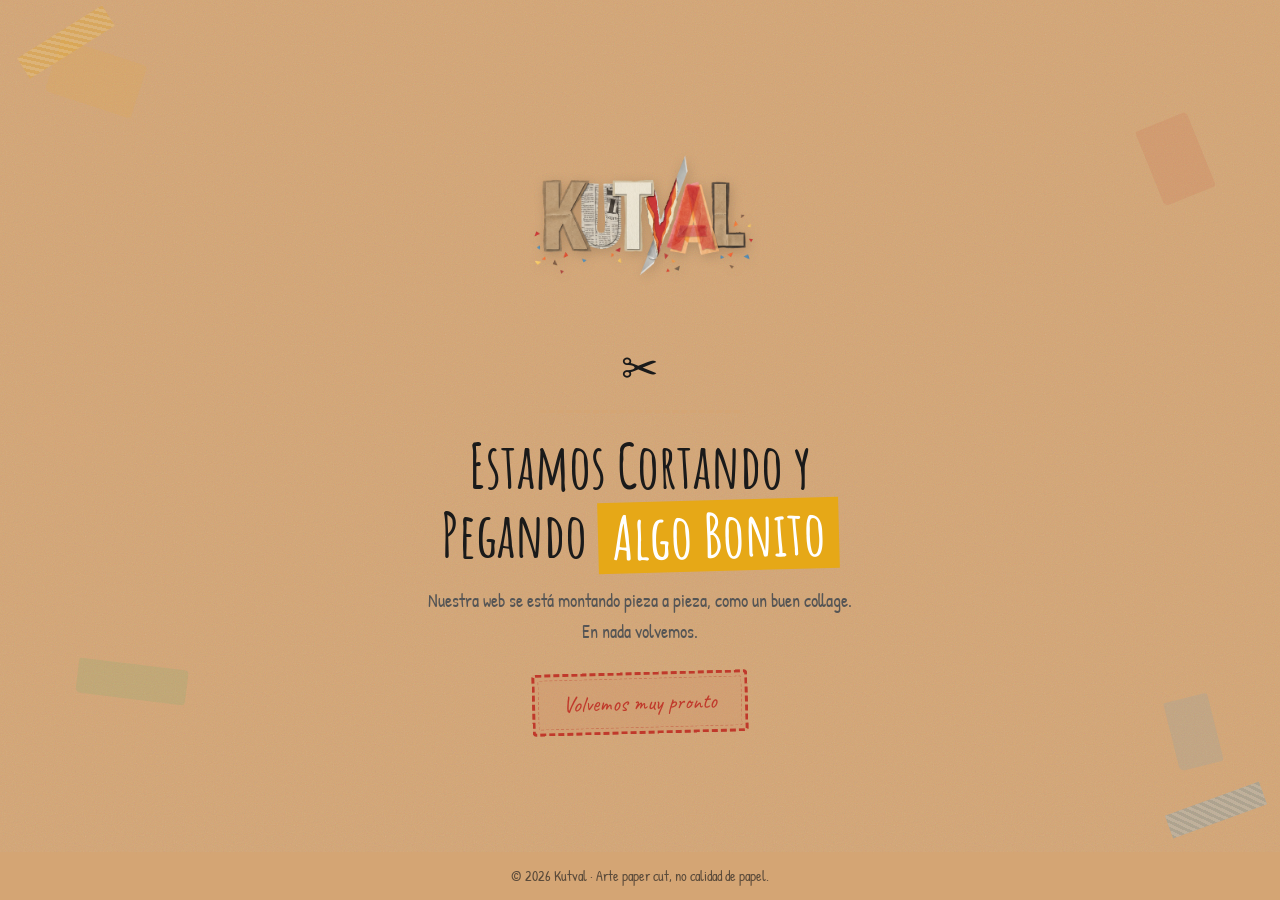
==== commit 5948cb45: "Simplify coming soon page: remove Etsy, products, social links; single screen no scroll Co-Authored-" ====
--- a/index.html
+++ b/index.html
@@ -4,17 +4,19 @@
   <meta charset="UTF-8">
   <meta name="viewport" content="width=device-width, initial-scale=1.0">
   <title>En Construcción — Kutval | Camisetas de Arte Paper Cut Collage</title>
-  <meta name="description" content="Kutval está preparando algo bonito. Camisetas únicas con arte paper cut collage. Volvemos pronto con Sushi Drama y The Avo Breakup.">
+  <meta name="description" content="Kutval está preparando algo bonito. Camisetas únicas con arte paper cut collage. Volvemos pronto.">
   <link rel="preconnect" href="https://fonts.googleapis.com">
   <link rel="preconnect" href="https://fonts.gstatic.com" crossorigin>
-  <link href="https://fonts.googleapis.com/css2?family=Amatic+SC:wght@400;700&family=Caveat:wght@400;600;700&family=Patrick+Hand&family=Nunito:wght@400;600;700&display=swap" rel="stylesheet">
+  <link href="https://fonts.googleapis.com/css2?family=Amatic+SC:wght@400;700&family=Caveat:wght@400;600;700&family=Patrick+Hand&display=swap" rel="stylesheet">
   <link rel="stylesheet" href="styles.css">
   <style>
-    /* ========================
-       UNDER CONSTRUCTION PAGE
-    ======================== */
+    html, body {
+      height: 100%;
+      margin: 0;
+      overflow: hidden;
+    }
+
     body {
-      min-height: 100vh;
       display: flex;
       flex-direction: column;
     }
@@ -24,33 +26,31 @@
       display: flex;
       align-items: center;
       justify-content: center;
-      padding: 60px 24px;
+      padding: 24px;
       position: relative;
       overflow: hidden;
     }
 
     .uc-content {
       text-align: center;
-      max-width: 820px;
+      max-width: 700px;
       position: relative;
       z-index: 5;
     }
 
-    /* Logo top */
     .uc-logo {
       display: block;
-      width: min(280px, 60vw);
+      width: min(260px, 55vw);
       height: auto;
-      margin: 0 auto 28px;
+      margin: 0 auto 20px;
       filter: drop-shadow(2px 3px 6px rgba(0,0,0,0.15));
     }
 
-    /* Scissors animation */
     .uc-scissors {
-      font-size: 3.5rem;
+      font-size: 2.8rem;
       display: inline-block;
       animation: snip 2s ease-in-out infinite;
-      margin-bottom: 8px;
+      margin-bottom: 6px;
     }
 
     @keyframes snip {
@@ -60,20 +60,19 @@
       80% { transform: rotate(-4deg) scale(1.04); }
     }
 
-    /* Dotted cut line */
     .uc-cut-line {
-      width: 260px;
-      margin: 0 auto 28px;
+      width: 200px;
+      margin: 0 auto 20px;
       border: none;
       border-top: 3px dashed var(--kraft);
     }
 
     .uc-title {
       font-family: var(--font-headline);
-      font-size: clamp(2.5rem, 7vw, 4.5rem);
+      font-size: clamp(2rem, 6vw, 3.8rem);
       font-weight: 700;
       line-height: 1.1;
-      margin-bottom: 18px;
+      margin-bottom: 14px;
       color: var(--black);
     }
 
@@ -87,27 +86,22 @@
 
     .uc-subtitle {
       font-family: var(--font-hand);
-      font-size: 1.3rem;
+      font-size: 1.15rem;
       color: #555;
-      line-height: 1.8;
-      margin-bottom: 36px;
-      max-width: 560px;
-      margin-left: auto;
-      margin-right: auto;
-    }
-
-    /* "Volvemos pronto" badge */
+      line-height: 1.7;
+      margin-bottom: 24px;
+    }
+
     .uc-badge {
       display: inline-block;
       font-family: var(--font-accent);
-      font-size: 1.5rem;
+      font-size: 1.4rem;
       color: var(--red);
-      padding: 10px 30px;
+      padding: 10px 28px;
       border: 3px dashed var(--red);
       border-radius: 4px;
       background: rgba(192, 57, 43, 0.06);
       transform: rotate(-1.5deg);
-      margin-bottom: 40px;
       position: relative;
     }
 
@@ -118,156 +112,6 @@
       border: 1px dashed var(--red);
       border-radius: 2px;
       opacity: 0.4;
-    }
-
-    /* Product cards */
-    .uc-products-label {
-      font-family: var(--font-accent);
-      font-size: 1.3rem;
-      color: var(--black);
-      margin-bottom: 22px;
-    }
-
-    .uc-products {
-      display: flex;
-      justify-content: center;
-      gap: 36px;
-      margin-bottom: 40px;
-      flex-wrap: wrap;
-    }
-
-    .uc-product {
-      background: var(--paper-white);
-      padding: 10px 10px 6px;
-      box-shadow: 4px 5px 18px var(--shadow-paper);
-      transition: transform 0.4s, box-shadow 0.4s;
-      position: relative;
-      width: 230px;
-      background-image: url("data:image/svg+xml,%3Csvg xmlns='http://www.w3.org/2000/svg' width='150' height='150'%3E%3Cfilter id='uc'%3E%3CfeTurbulence type='fractalNoise' baseFrequency='0.7' numOctaves='4' stitchTiles='stitch'/%3E%3C/filter%3E%3Crect width='150' height='150' filter='url(%23uc)' opacity='0.04'/%3E%3C/svg%3E");
-    }
-
-    .uc-product:first-child { transform: rotate(-3deg); }
-    .uc-product:last-child  { transform: rotate(2.5deg); }
-
-    .uc-product:hover {
-      transform: rotate(0deg) translateY(-10px) !important;
-      box-shadow: 6px 10px 30px rgba(0,0,0,0.22);
-    }
-
-    .uc-product img {
-      width: 100%;
-      aspect-ratio: 1;
-      object-fit: cover;
-      display: block;
-      border-radius: 2px;
-    }
-
-    .uc-product-name {
-      display: block;
-      text-align: center;
-      font-family: var(--font-accent);
-      font-size: 1.15rem;
-      color: #555;
-      padding: 10px 0 6px;
-    }
-
-    .uc-product .pushpin {
-      top: -8px;
-      left: 50%;
-      transform: translateX(-50%);
-    }
-
-    .uc-product .washi-tape {
-      position: absolute;
-      top: -10px;
-      left: 50%;
-      transform: translateX(-50%) rotate(-3deg);
-      width: 80px;
-      height: 22px;
-    }
-
-    .uc-product:last-child .washi-tape {
-      transform: translateX(-50%) rotate(2deg);
-    }
-
-    /* CTA Etsy button */
-    .uc-cta {
-      margin-bottom: 40px;
-    }
-
-    /* Newsletter */
-    .uc-newsletter {
-      max-width: 480px;
-      margin: 0 auto 24px;
-      background: rgba(250, 246, 240, 0.6);
-      padding: 28px 24px 20px;
-      border: 2px dashed var(--kraft);
-      border-radius: 4px 8px 6px 10px;
-      position: relative;
-    }
-
-    .uc-newsletter-title {
-      font-family: var(--font-hand);
-      font-size: 1.15rem;
-      color: #444;
-      margin-bottom: 14px;
-    }
-
-    .uc-newsletter form {
-      display: flex;
-      gap: 10px;
-    }
-
-    .uc-newsletter input {
-      flex: 1;
-      padding: 13px 18px;
-      font-family: var(--font-hand);
-      font-size: 1.1rem;
-      border: 2px dashed var(--kraft);
-      background: var(--paper-white);
-      color: var(--black);
-      border-radius: 3px 6px 4px 5px;
-      outline: none;
-      transition: border-color 0.3s;
-    }
-
-    .uc-newsletter input::placeholder { color: #aaa; }
-    .uc-newsletter input:focus { border-color: var(--mustard); }
-
-    .uc-newsletter .btn-primary {
-      white-space: nowrap;
-      padding: 13px 20px;
-      font-size: 1rem;
-    }
-
-    .uc-legal {
-      font-size: 0.82rem;
-      color: #999;
-      font-family: var(--font-hand);
-      margin-top: 10px;
-    }
-
-    /* Social links */
-    .uc-social {
-      display: flex;
-      justify-content: center;
-      gap: 28px;
-      flex-wrap: wrap;
-      margin-top: 16px;
-    }
-
-    .uc-social a {
-      font-family: var(--font-hand);
-      font-size: 1.05rem;
-      color: var(--black);
-      border-bottom: 2px dashed var(--kraft);
-      padding-bottom: 2px;
-      transition: color 0.3s, border-color 0.3s;
-    }
-
-    .uc-social a:hover {
-      color: var(--red);
-      border-color: var(--red);
     }
 
     /* Floating paper scraps */
@@ -280,41 +124,11 @@
       animation: drift 12s ease-in-out infinite alternate;
     }
 
-    .uc-scrap:nth-child(1) {
-      width: 90px; height: 55px; background: var(--mustard);
-      top: 6%; left: 4%; transform: rotate(18deg);
-      animation-duration: 9s;
-    }
-    .uc-scrap:nth-child(2) {
-      width: 55px; height: 80px; background: var(--red);
-      top: 14%; right: 6%; transform: rotate(-22deg);
-      animation-duration: 11s; animation-delay: 1s;
-    }
-    .uc-scrap:nth-child(3) {
-      width: 110px; height: 35px; background: var(--green);
-      bottom: 18%; left: 6%; transform: rotate(7deg);
-      animation-duration: 8s; animation-delay: 0.5s;
-    }
-    .uc-scrap:nth-child(4) {
-      width: 45px; height: 70px; background: var(--blue);
-      bottom: 10%; right: 5%; transform: rotate(-14deg);
-      animation-duration: 10s; animation-delay: 2s;
-    }
-    .uc-scrap:nth-child(5) {
-      width: 70px; height: 45px; background: var(--kraft);
-      top: 48%; left: 2%; transform: rotate(28deg);
-      animation-duration: 13s; animation-delay: 0.8s;
-    }
-    .uc-scrap:nth-child(6) {
-      width: 50px; height: 60px; background: var(--mustard);
-      top: 38%; right: 3%; transform: rotate(-10deg);
-      animation-duration: 9.5s; animation-delay: 1.5s;
-    }
-    .uc-scrap:nth-child(7) {
-      width: 65px; height: 40px; background: var(--red);
-      top: 70%; left: 8%; transform: rotate(35deg);
-      animation-duration: 11.5s; animation-delay: 3s;
-    }
+    .uc-scrap:nth-child(1) { width: 90px; height: 55px; background: var(--mustard); top: 6%; left: 4%; transform: rotate(18deg); animation-duration: 9s; }
+    .uc-scrap:nth-child(2) { width: 55px; height: 80px; background: var(--red); top: 14%; right: 6%; transform: rotate(-22deg); animation-duration: 11s; animation-delay: 1s; }
+    .uc-scrap:nth-child(3) { width: 110px; height: 35px; background: var(--green); bottom: 18%; left: 6%; transform: rotate(7deg); animation-duration: 8s; animation-delay: 0.5s; }
+    .uc-scrap:nth-child(4) { width: 45px; height: 70px; background: var(--blue); bottom: 10%; right: 5%; transform: rotate(-14deg); animation-duration: 10s; animation-delay: 2s; }
+    .uc-scrap:nth-child(5) { width: 70px; height: 45px; background: var(--kraft); top: 48%; left: 2%; transform: rotate(28deg); animation-duration: 13s; animation-delay: 0.8s; }
 
     @keyframes drift {
       0% { transform: translateY(0) rotate(var(--r, 10deg)); }
@@ -338,71 +152,28 @@
       background: repeating-linear-gradient(45deg, transparent, transparent 3px, rgba(255,255,255,0.3) 3px, rgba(255,255,255,0.3) 6px);
     }
 
-    .uc-tape-tl {
-      top: 50px; left: 16px;
-      background-color: rgba(230, 168, 23, 0.6);
-      transform: rotate(-32deg);
-    }
-    .uc-tape-tr {
-      top: 70px; right: 16px;
-      background-color: rgba(192, 57, 43, 0.5);
-      transform: rotate(28deg);
-    }
-    .uc-tape-bl {
-      bottom: 60px; left: 20px;
-      background-color: rgba(39, 174, 96, 0.5);
-      transform: rotate(15deg);
-    }
-    .uc-tape-br {
-      bottom: 40px; right: 14px;
-      background-color: rgba(52, 152, 219, 0.5);
-      transform: rotate(-20deg);
-    }
-
-    /* Footer */
+    .uc-tape-tl { top: 30px; left: 16px; background-color: rgba(230, 168, 23, 0.6); transform: rotate(-32deg); }
+    .uc-tape-br { bottom: 30px; right: 14px; background-color: rgba(52, 152, 219, 0.5); transform: rotate(-20deg); }
+
     .uc-footer {
       text-align: center;
-      padding: 20px 24px;
+      padding: 12px 24px;
       font-family: var(--font-hand);
-      font-size: 0.9rem;
-      color: #888;
+      font-size: 0.85rem;
+      color: #5a4a3a;
       border-top: 2px dashed var(--kraft);
       background-color: var(--kraft);
-      background-image: url("data:image/svg+xml,%3Csvg xmlns='http://www.w3.org/2000/svg' width='300' height='300'%3E%3Cfilter id='fk'%3E%3CfeTurbulence type='fractalNoise' baseFrequency='0.9' numOctaves='5' stitchTiles='stitch'/%3E%3C/filter%3E%3Crect width='300' height='300' filter='url(%23fk)' opacity='0.15'/%3E%3C/svg%3E");
-    }
-
-    .uc-footer img {
-      height: 50px;
-      width: auto;
-      margin: 0 auto 8px;
-      opacity: 0.75;
-    }
-
-    .uc-footer p {
-      color: #5a4a3a;
-    }
-
-    /* Responsive */
+    }
+
     @media (max-width: 700px) {
-      .uc-page { padding: 40px 18px; }
-      .uc-products { gap: 20px; }
-      .uc-product { width: 165px; }
-      .uc-product:first-child,
-      .uc-product:last-child { transform: rotate(0deg); }
-      .uc-newsletter form { flex-direction: column; }
       .uc-tape-corner { display: none; }
-      .uc-scissors { font-size: 2.5rem; }
-      .uc-newsletter { padding: 22px 18px 16px; }
-    }
-
-    @media (max-width: 400px) {
-      .uc-product { width: 140px; }
+      .uc-scissors { font-size: 2rem; }
+      .uc-subtitle { font-size: 1rem; }
     }
   </style>
 </head>
 <body>
 
-  <!-- ==================== UNDER CONSTRUCTION ==================== -->
   <main class="uc-page paper-kraft">
 
     <!-- Floating paper scraps -->
@@ -411,91 +182,27 @@
     <div class="uc-scrap" aria-hidden="true"></div>
     <div class="uc-scrap" aria-hidden="true"></div>
     <div class="uc-scrap" aria-hidden="true"></div>
-    <div class="uc-scrap" aria-hidden="true"></div>
-    <div class="uc-scrap" aria-hidden="true"></div>
-
-    <!-- Confetti pieces -->
-    <div class="confetti confetti-1" style="top: 5%; left: 14%; transform: rotate(30deg);" aria-hidden="true"></div>
-    <div class="confetti confetti-2" style="top: 10%; right: 16%; transform: rotate(-18deg);" aria-hidden="true"></div>
-    <div class="confetti confetti-3" style="bottom: 15%; left: 18%; transform: rotate(50deg);" aria-hidden="true"></div>
-    <div class="confetti confetti-4" style="bottom: 8%; right: 12%; transform: rotate(-42deg);" aria-hidden="true"></div>
-    <div class="confetti confetti-5" style="top: 42%; left: 1%; transform: rotate(65deg);" aria-hidden="true"></div>
 
     <!-- Washi tape corners -->
     <div class="uc-tape-corner uc-tape-tl" aria-hidden="true"></div>
-    <div class="uc-tape-corner uc-tape-tr" aria-hidden="true"></div>
-    <div class="uc-tape-corner uc-tape-bl" aria-hidden="true"></div>
     <div class="uc-tape-corner uc-tape-br" aria-hidden="true"></div>
-
-    <!-- Newspaper strips -->
-    <div class="newspaper-strip" style="top: 6%; right: 2%; --rotate: 7deg;" aria-hidden="true"></div>
-    <div class="newspaper-strip" style="bottom: 4%; left: 1%; --rotate: -5deg;" aria-hidden="true"></div>
 
     <!-- Main content -->
     <div class="uc-content">
-
-      <!-- Logo -->
       <img src="logo.png" alt="Kutval logo" class="uc-logo">
-
-      <!-- Animated scissors -->
       <div class="uc-scissors" aria-hidden="true">&#9986;</div>
-
-      <!-- Dashed cut line -->
       <hr class="uc-cut-line" aria-hidden="true">
-
-      <!-- Title -->
       <h1 class="uc-title">Estamos Cortando y<br>Pegando <span>Algo Bonito</span></h1>
-
-      <!-- Subtitle -->
       <p class="uc-subtitle">
-        Nuestra web se est&aacute; montando pieza a pieza, como un buen collage.<br>
-        Las tijeras no paran. El pegamento no se seca.<br>
+        Nuestra web se está montando pieza a pieza, como un buen collage.<br>
         En nada volvemos.
       </p>
-
-      <!-- Badge -->
       <div class="uc-badge">Volvemos muy pronto</div>
-
-      <!-- Products preview -->
-      <p class="uc-products-label">Mientras tanto, echa un ojo a nuestros dos primeros dise&ntilde;os:</p>
-
-      <div class="uc-products">
-        <!-- Sushi Drama -->
-        <div class="uc-product">
-          <div class="washi-tape washi-mustard" aria-hidden="true"></div>
-          <div class="pushpin" aria-hidden="true"></div>
-          <img src="sushi.jpg" alt="Sushi Drama — camiseta arte paper cut collage de sushi, Kutval" width="230" height="230">
-          <span class="uc-product-name">Sushi Drama</span>
-        </div>
-        <!-- The Avo Breakup -->
-        <div class="uc-product">
-          <div class="washi-tape washi-green" aria-hidden="true"></div>
-          <div class="pushpin" aria-hidden="true"></div>
-          <img src="img-producto-aguacate.jpg" alt="The Avo Breakup — camiseta arte paper cut collage de aguacates, Kutval" width="230" height="230">
-          <span class="uc-product-name">The Avo Breakup</span>
-        </div>
-      </div>
-
-      <!-- CTA Etsy -->
-      <div class="uc-cta">
-        <a href="https://www.etsy.com/es/shop/KawaiiCozyArt" target="_blank" rel="noopener" class="btn-primary" style="font-size: 1.3rem; padding: 16px 40px;">
-          Ver en nuestra tienda Etsy
-        </a>
-      </div>
-
-
-      <!-- Social links -->
-      <div class="uc-social">
-        <a href="https://www.etsy.com/es/shop/KawaiiCozyArt" target="_blank" rel="noopener">Etsy</a>
-      </div>
-
     </div>
   </main>
 
-  <!-- Mini footer -->
   <footer class="uc-footer">
-    <img src="logo.png" alt="Kutval logo">
-    <p>&copy; 2026 Kutval &middot; Arte paper cut, no calidad de papel.</p>
+    &copy; 2026 Kutval &middot; Arte paper cut, no calidad de papel.
   </footer>
 
 </body>
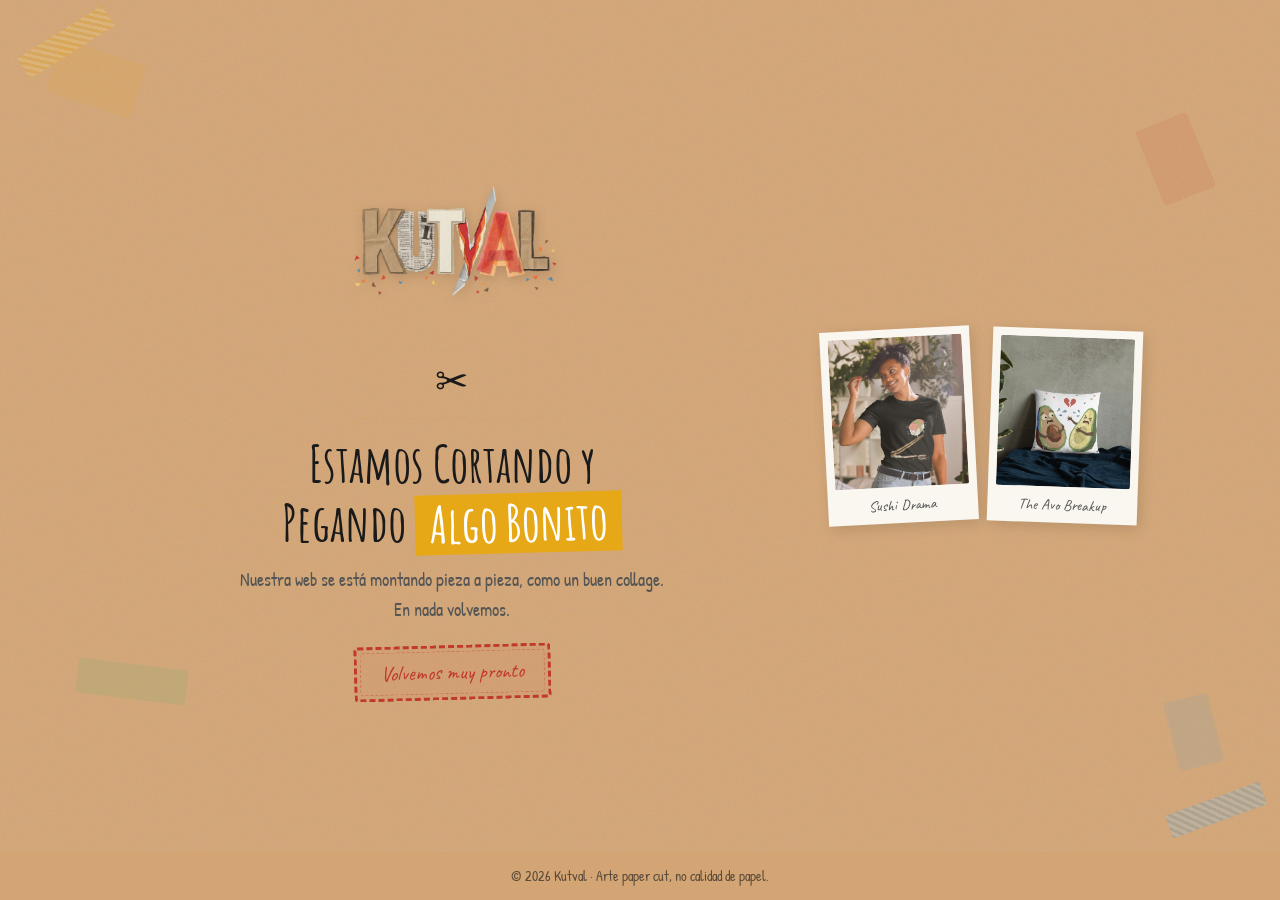
==== commit 55714eea: "Add two-column layout: text left, products right Co-Authored-By: Claude Opus 4.6 <noreply@anthropic." ====
--- a/index.html
+++ b/index.html
@@ -31,26 +31,78 @@
       overflow: hidden;
     }
 
-    .uc-content {
+    /* Two-column layout */
+    .uc-layout {
+      display: flex;
+      align-items: center;
+      gap: 60px;
+      max-width: 1000px;
+      width: 100%;
+      position: relative;
+      z-index: 5;
+    }
+
+    /* Left column: text */
+    .uc-text {
+      flex: 1;
       text-align: center;
-      max-width: 700px;
-      position: relative;
-      z-index: 5;
+    }
+
+    /* Right column: products */
+    .uc-products {
+      display: grid;
+      grid-template-columns: 1fr 1fr;
+      gap: 16px;
+      flex-shrink: 0;
+    }
+
+    .uc-product {
+      background: var(--paper-white, #fefefa);
+      padding: 8px 8px 4px;
+      box-shadow: 3px 4px 14px rgba(0,0,0,0.12);
+      transition: transform 0.4s, box-shadow 0.4s;
+      position: relative;
+      width: 150px;
+    }
+
+    .uc-product:nth-child(1) { transform: rotate(-3deg); }
+    .uc-product:nth-child(2) { transform: rotate(2deg); }
+
+    .uc-product:hover {
+      transform: rotate(0deg) translateY(-6px) !important;
+      box-shadow: 5px 8px 24px rgba(0,0,0,0.2);
+    }
+
+    .uc-product img {
+      width: 100%;
+      aspect-ratio: 1;
+      object-fit: cover;
+      display: block;
+      border-radius: 2px;
+    }
+
+    .uc-product-name {
+      display: block;
+      text-align: center;
+      font-family: var(--font-accent, 'Caveat', cursive);
+      font-size: 0.95rem;
+      color: #555;
+      padding: 6px 0 2px;
     }
 
     .uc-logo {
       display: block;
-      width: min(260px, 55vw);
+      width: min(240px, 50vw);
       height: auto;
-      margin: 0 auto 20px;
+      margin: 0 auto 18px;
       filter: drop-shadow(2px 3px 6px rgba(0,0,0,0.15));
     }
 
     .uc-scissors {
-      font-size: 2.8rem;
+      font-size: 2.5rem;
       display: inline-block;
       animation: snip 2s ease-in-out infinite;
-      margin-bottom: 6px;
+      margin-bottom: 4px;
     }
 
     @keyframes snip {
@@ -61,18 +113,18 @@
     }
 
     .uc-cut-line {
-      width: 200px;
-      margin: 0 auto 20px;
+      width: 180px;
+      margin: 0 auto 16px;
       border: none;
       border-top: 3px dashed var(--kraft);
     }
 
     .uc-title {
       font-family: var(--font-headline);
-      font-size: clamp(2rem, 6vw, 3.8rem);
+      font-size: clamp(1.8rem, 5vw, 3.2rem);
       font-weight: 700;
       line-height: 1.1;
-      margin-bottom: 14px;
+      margin-bottom: 12px;
       color: var(--black);
     }
 
@@ -86,18 +138,18 @@
 
     .uc-subtitle {
       font-family: var(--font-hand);
-      font-size: 1.15rem;
+      font-size: 1.1rem;
       color: #555;
       line-height: 1.7;
-      margin-bottom: 24px;
+      margin-bottom: 20px;
     }
 
     .uc-badge {
       display: inline-block;
       font-family: var(--font-accent);
-      font-size: 1.4rem;
+      font-size: 1.3rem;
       color: var(--red);
-      padding: 10px 28px;
+      padding: 8px 24px;
       border: 3px dashed var(--red);
       border-radius: 4px;
       background: rgba(192, 57, 43, 0.06);
@@ -165,10 +217,22 @@
       background-color: var(--kraft);
     }
 
-    @media (max-width: 700px) {
+    /* Responsive: stack on mobile */
+    @media (max-width: 768px) {
+      .uc-layout {
+        flex-direction: column;
+        gap: 24px;
+      }
+      .uc-products {
+        gap: 12px;
+      }
+      .uc-product {
+        width: 120px;
+      }
       .uc-tape-corner { display: none; }
       .uc-scissors { font-size: 2rem; }
       .uc-subtitle { font-size: 1rem; }
+      html, body { overflow: auto; }
     }
   </style>
 </head>
@@ -187,17 +251,34 @@
     <div class="uc-tape-corner uc-tape-tl" aria-hidden="true"></div>
     <div class="uc-tape-corner uc-tape-br" aria-hidden="true"></div>
 
-    <!-- Main content -->
-    <div class="uc-content">
-      <img src="logo.png" alt="Kutval logo" class="uc-logo">
-      <div class="uc-scissors" aria-hidden="true">&#9986;</div>
-      <hr class="uc-cut-line" aria-hidden="true">
-      <h1 class="uc-title">Estamos Cortando y<br>Pegando <span>Algo Bonito</span></h1>
-      <p class="uc-subtitle">
-        Nuestra web se está montando pieza a pieza, como un buen collage.<br>
-        En nada volvemos.
-      </p>
-      <div class="uc-badge">Volvemos muy pronto</div>
+    <!-- Two-column layout -->
+    <div class="uc-layout">
+
+      <!-- Left: text -->
+      <div class="uc-text">
+        <img src="logo.png" alt="Kutval logo" class="uc-logo">
+        <div class="uc-scissors" aria-hidden="true">&#9986;</div>
+        <hr class="uc-cut-line" aria-hidden="true">
+        <h1 class="uc-title">Estamos Cortando y<br>Pegando <span>Algo Bonito</span></h1>
+        <p class="uc-subtitle">
+          Nuestra web se está montando pieza a pieza, como un buen collage.<br>
+          En nada volvemos.
+        </p>
+        <div class="uc-badge">Volvemos muy pronto</div>
+      </div>
+
+      <!-- Right: products -->
+      <div class="uc-products">
+        <div class="uc-product">
+          <img src="sushi.jpg" alt="Sushi Drama — camiseta arte paper cut collage de sushi, Kutval" width="150" height="150">
+          <span class="uc-product-name">Sushi Drama</span>
+        </div>
+        <div class="uc-product">
+          <img src="img-producto-aguacate.jpg" alt="The Avo Breakup — camiseta arte paper cut collage de aguacates, Kutval" width="150" height="150">
+          <span class="uc-product-name">The Avo Breakup</span>
+        </div>
+      </div>
+
     </div>
   </main>
 
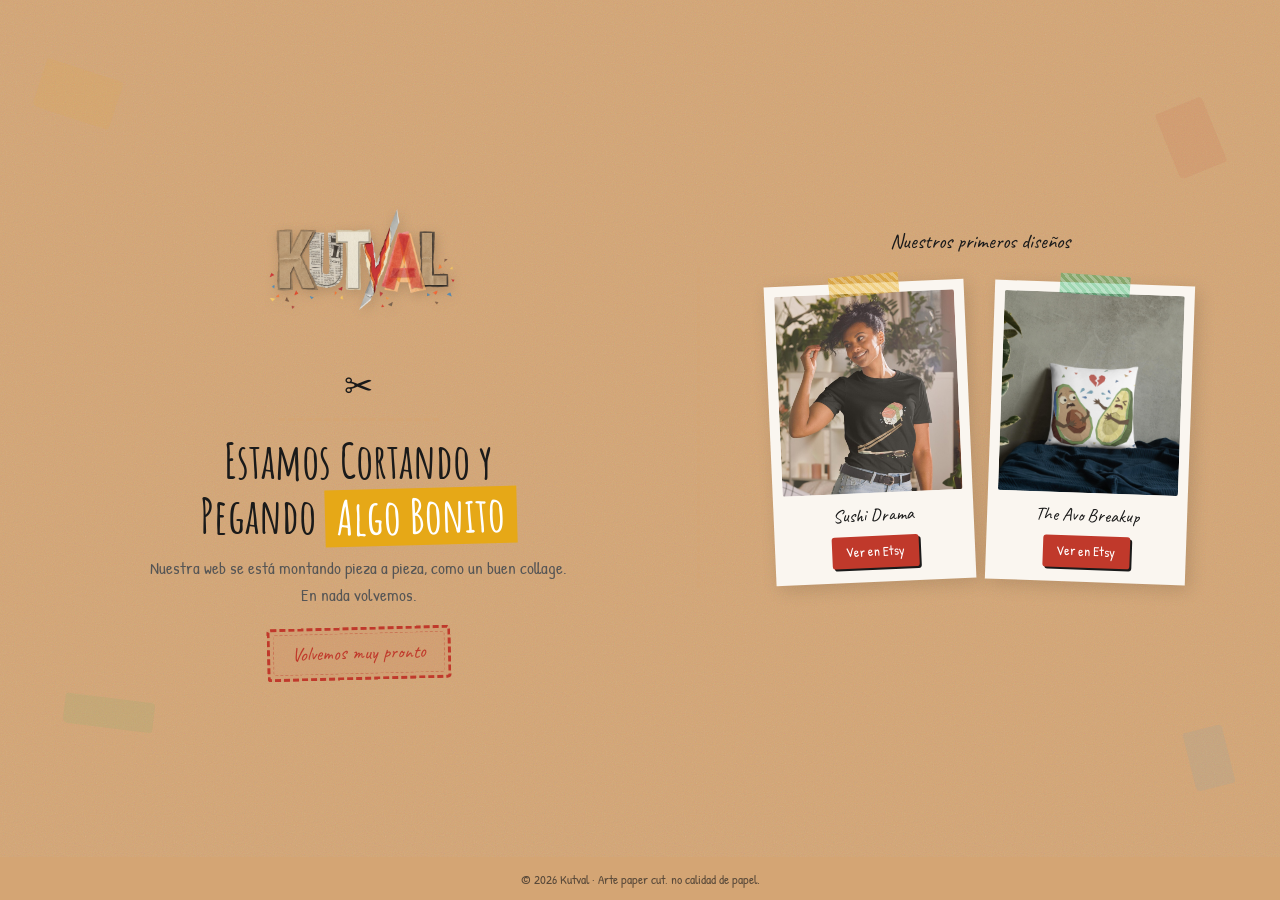
==== commit df349a8c: "Redesign: two-column layout with products + Etsy links on the right Co-Authored-By: Claude Opus 4.6 " ====
--- a/index.html
+++ b/index.html
@@ -3,7 +3,7 @@
 <head>
   <meta charset="UTF-8">
   <meta name="viewport" content="width=device-width, initial-scale=1.0">
-  <title>En Construcción — Kutval | Camisetas de Arte Paper Cut Collage</title>
+  <title>Kutval — Camisetas de Arte Paper Cut Collage</title>
   <meta name="description" content="Kutval está preparando algo bonito. Camisetas únicas con arte paper cut collage. Volvemos pronto.">
   <link rel="preconnect" href="https://fonts.googleapis.com">
   <link rel="preconnect" href="https://fonts.gstatic.com" crossorigin>
@@ -21,85 +21,43 @@
       flex-direction: column;
     }
 
-    .uc-page {
+    .page {
       flex: 1;
       display: flex;
       align-items: center;
       justify-content: center;
-      padding: 24px;
+      padding: 30px 40px;
       position: relative;
       overflow: hidden;
     }
 
-    /* Two-column layout */
-    .uc-layout {
+    /* === TWO COLUMN LAYOUT === */
+    .layout {
       display: flex;
       align-items: center;
-      gap: 60px;
-      max-width: 1000px;
+      gap: 70px;
+      max-width: 1100px;
       width: 100%;
       position: relative;
       z-index: 5;
     }
 
-    /* Left column: text */
-    .uc-text {
+    /* LEFT: message */
+    .col-text {
       flex: 1;
       text-align: center;
     }
 
-    /* Right column: products */
-    .uc-products {
-      display: grid;
-      grid-template-columns: 1fr 1fr;
-      gap: 16px;
-      flex-shrink: 0;
-    }
-
-    .uc-product {
-      background: var(--paper-white, #fefefa);
-      padding: 8px 8px 4px;
-      box-shadow: 3px 4px 14px rgba(0,0,0,0.12);
-      transition: transform 0.4s, box-shadow 0.4s;
-      position: relative;
-      width: 150px;
-    }
-
-    .uc-product:nth-child(1) { transform: rotate(-3deg); }
-    .uc-product:nth-child(2) { transform: rotate(2deg); }
-
-    .uc-product:hover {
-      transform: rotate(0deg) translateY(-6px) !important;
-      box-shadow: 5px 8px 24px rgba(0,0,0,0.2);
-    }
-
-    .uc-product img {
-      width: 100%;
-      aspect-ratio: 1;
-      object-fit: cover;
+    .logo {
       display: block;
-      border-radius: 2px;
-    }
-
-    .uc-product-name {
-      display: block;
-      text-align: center;
-      font-family: var(--font-accent, 'Caveat', cursive);
-      font-size: 0.95rem;
-      color: #555;
-      padding: 6px 0 2px;
-    }
-
-    .uc-logo {
-      display: block;
-      width: min(240px, 50vw);
+      width: min(220px, 45vw);
       height: auto;
-      margin: 0 auto 18px;
+      margin: 0 auto 16px;
       filter: drop-shadow(2px 3px 6px rgba(0,0,0,0.15));
     }
 
-    .uc-scissors {
-      font-size: 2.5rem;
+    .scissors {
+      font-size: 2.2rem;
       display: inline-block;
       animation: snip 2s ease-in-out infinite;
       margin-bottom: 4px;
@@ -112,44 +70,44 @@
       80% { transform: rotate(-4deg) scale(1.04); }
     }
 
-    .uc-cut-line {
-      width: 180px;
-      margin: 0 auto 16px;
+    .cut-line {
+      width: 160px;
+      margin: 0 auto 14px;
       border: none;
       border-top: 3px dashed var(--kraft);
     }
 
-    .uc-title {
+    .title {
       font-family: var(--font-headline);
-      font-size: clamp(1.8rem, 5vw, 3.2rem);
+      font-size: clamp(1.8rem, 4.5vw, 3rem);
       font-weight: 700;
       line-height: 1.1;
-      margin-bottom: 12px;
+      margin-bottom: 10px;
       color: var(--black);
     }
 
-    .uc-title span {
+    .title span {
       display: inline-block;
       background: var(--mustard);
-      padding: 2px 14px;
+      padding: 2px 12px;
       transform: rotate(-1.5deg);
       color: white;
     }
 
-    .uc-subtitle {
+    .subtitle {
       font-family: var(--font-hand);
-      font-size: 1.1rem;
+      font-size: 1.05rem;
       color: #555;
-      line-height: 1.7;
-      margin-bottom: 20px;
-    }
-
-    .uc-badge {
+      line-height: 1.6;
+      margin-bottom: 18px;
+    }
+
+    .badge {
       display: inline-block;
       font-family: var(--font-accent);
-      font-size: 1.3rem;
+      font-size: 1.2rem;
       color: var(--red);
-      padding: 8px 24px;
+      padding: 8px 22px;
       border: 3px dashed var(--red);
       border-radius: 4px;
       background: rgba(192, 57, 43, 0.06);
@@ -157,7 +115,7 @@
       position: relative;
     }
 
-    .uc-badge::before {
+    .badge::before {
       content: '';
       position: absolute;
       inset: 3px;
@@ -166,123 +124,238 @@
       opacity: 0.4;
     }
 
-    /* Floating paper scraps */
-    .uc-scrap {
+    /* === DIVIDER === */
+    .divider {
+      width: 3px;
+      height: 320px;
+      border: none;
+      border-left: 3px dashed var(--kraft);
+      opacity: 0.5;
+      flex-shrink: 0;
+    }
+
+    /* RIGHT: products */
+    .col-products {
+      display: flex;
+      flex-direction: column;
+      gap: 20px;
+      flex-shrink: 0;
+    }
+
+    .col-products-title {
+      font-family: var(--font-accent);
+      font-size: 1.3rem;
+      color: var(--black);
+      text-align: center;
+      margin-bottom: 4px;
+    }
+
+    .products-grid {
+      display: flex;
+      gap: 20px;
+    }
+
+    .product-card {
+      background: var(--paper-white, #fefefa);
+      padding: 10px;
+      box-shadow: 4px 5px 18px rgba(0,0,0,0.13);
+      transition: transform 0.4s, box-shadow 0.4s;
+      position: relative;
+      width: 200px;
+      text-decoration: none;
+      color: inherit;
+      display: block;
+    }
+
+    .product-card:nth-child(1) { transform: rotate(-2.5deg); }
+    .product-card:nth-child(2) { transform: rotate(2deg); }
+
+    .product-card:hover {
+      transform: rotate(0deg) translateY(-8px) !important;
+      box-shadow: 6px 10px 28px rgba(0,0,0,0.22);
+    }
+
+    .product-card img {
+      width: 100%;
+      aspect-ratio: 1;
+      object-fit: cover;
+      display: block;
+      border-radius: 2px;
+    }
+
+    .product-info {
+      padding: 8px 4px 4px;
+      text-align: center;
+    }
+
+    .product-name {
+      font-family: var(--font-accent, 'Caveat', cursive);
+      font-size: 1.15rem;
+      color: var(--black);
+      display: block;
+      margin-bottom: 6px;
+    }
+
+    .product-cta {
+      display: inline-block;
+      font-family: var(--font-hand);
+      font-size: 0.85rem;
+      color: white;
+      background: var(--red);
+      padding: 5px 14px;
+      border-radius: 3px;
+      box-shadow: 2px 2px 0 var(--black);
+      transition: all 0.3s;
+    }
+
+    .product-card:hover .product-cta {
+      background: var(--mustard);
+    }
+
+    /* Washi tape on products */
+    .product-tape {
       position: absolute;
-      border-radius: 2px 4px 3px 5px;
-      opacity: 0.1;
-      z-index: 1;
-      pointer-events: none;
-      animation: drift 12s ease-in-out infinite alternate;
-    }
-
-    .uc-scrap:nth-child(1) { width: 90px; height: 55px; background: var(--mustard); top: 6%; left: 4%; transform: rotate(18deg); animation-duration: 9s; }
-    .uc-scrap:nth-child(2) { width: 55px; height: 80px; background: var(--red); top: 14%; right: 6%; transform: rotate(-22deg); animation-duration: 11s; animation-delay: 1s; }
-    .uc-scrap:nth-child(3) { width: 110px; height: 35px; background: var(--green); bottom: 18%; left: 6%; transform: rotate(7deg); animation-duration: 8s; animation-delay: 0.5s; }
-    .uc-scrap:nth-child(4) { width: 45px; height: 70px; background: var(--blue); bottom: 10%; right: 5%; transform: rotate(-14deg); animation-duration: 10s; animation-delay: 2s; }
-    .uc-scrap:nth-child(5) { width: 70px; height: 45px; background: var(--kraft); top: 48%; left: 2%; transform: rotate(28deg); animation-duration: 13s; animation-delay: 0.8s; }
-
-    @keyframes drift {
-      0% { transform: translateY(0) rotate(var(--r, 10deg)); }
-      100% { transform: translateY(-18px) rotate(calc(var(--r, 10deg) + 6deg)); }
-    }
-
-    /* Washi tape corners */
-    .uc-tape-corner {
-      position: absolute;
-      width: 100px;
-      height: 24px;
-      opacity: 0.45;
-      z-index: 6;
-      pointer-events: none;
-    }
-
-    .uc-tape-corner::before {
+      top: -8px;
+      left: 50%;
+      transform: translateX(-50%) rotate(-3deg);
+      width: 70px;
+      height: 20px;
+      opacity: 0.85;
+      z-index: 10;
+    }
+
+    .product-tape::before {
       content: '';
       position: absolute;
       inset: 0;
       background: repeating-linear-gradient(45deg, transparent, transparent 3px, rgba(255,255,255,0.3) 3px, rgba(255,255,255,0.3) 6px);
     }
 
-    .uc-tape-tl { top: 30px; left: 16px; background-color: rgba(230, 168, 23, 0.6); transform: rotate(-32deg); }
-    .uc-tape-br { bottom: 30px; right: 14px; background-color: rgba(52, 152, 219, 0.5); transform: rotate(-20deg); }
-
-    .uc-footer {
+    .product-card:nth-child(1) .product-tape {
+      background-color: rgba(230, 168, 23, 0.6);
+      transform: translateX(-50%) rotate(-3deg);
+    }
+
+    .product-card:nth-child(2) .product-tape {
+      background-color: rgba(39, 174, 96, 0.5);
+      transform: translateX(-50%) rotate(2deg);
+    }
+
+    /* === DECORATIVE SCRAPS === */
+    .scrap {
+      position: absolute;
+      border-radius: 2px 4px 3px 5px;
+      opacity: 0.08;
+      z-index: 1;
+      pointer-events: none;
+      animation: drift 12s ease-in-out infinite alternate;
+    }
+
+    .scrap:nth-child(1) { width: 80px; height: 50px; background: var(--mustard); top: 8%; left: 3%; transform: rotate(18deg); animation-duration: 9s; }
+    .scrap:nth-child(2) { width: 50px; height: 70px; background: var(--red); top: 12%; right: 5%; transform: rotate(-22deg); animation-duration: 11s; animation-delay: 1s; }
+    .scrap:nth-child(3) { width: 90px; height: 30px; background: var(--green); bottom: 15%; left: 5%; transform: rotate(7deg); animation-duration: 8s; animation-delay: 0.5s; }
+    .scrap:nth-child(4) { width: 40px; height: 60px; background: var(--blue); bottom: 8%; right: 4%; transform: rotate(-14deg); animation-duration: 10s; animation-delay: 2s; }
+
+    @keyframes drift {
+      0% { transform: translateY(0) rotate(var(--r, 10deg)); }
+      100% { transform: translateY(-15px) rotate(calc(var(--r, 10deg) + 6deg)); }
+    }
+
+    /* === FOOTER === */
+    .foot {
       text-align: center;
-      padding: 12px 24px;
+      padding: 10px 24px;
       font-family: var(--font-hand);
-      font-size: 0.85rem;
+      font-size: 0.82rem;
       color: #5a4a3a;
       border-top: 2px dashed var(--kraft);
       background-color: var(--kraft);
     }
 
-    /* Responsive: stack on mobile */
-    @media (max-width: 768px) {
-      .uc-layout {
+    /* === RESPONSIVE === */
+    @media (max-width: 850px) {
+      .layout {
         flex-direction: column;
-        gap: 24px;
+        gap: 28px;
       }
-      .uc-products {
-        gap: 12px;
+      .divider {
+        width: 200px;
+        height: 0;
+        border-left: none;
+        border-top: 3px dashed var(--kraft);
       }
-      .uc-product {
-        width: 120px;
-      }
-      .uc-tape-corner { display: none; }
-      .uc-scissors { font-size: 2rem; }
-      .uc-subtitle { font-size: 1rem; }
+      .products-grid { gap: 14px; }
+      .product-card { width: 155px; }
+      .scissors { font-size: 1.8rem; }
+      .subtitle { font-size: 0.95rem; }
       html, body { overflow: auto; }
+      .page { padding: 20px 18px; }
+    }
+
+    @media (max-width: 400px) {
+      .product-card { width: 130px; }
+      .logo { width: min(180px, 50vw); }
     }
   </style>
 </head>
 <body>
 
-  <main class="uc-page paper-kraft">
-
-    <!-- Floating paper scraps -->
-    <div class="uc-scrap" aria-hidden="true"></div>
-    <div class="uc-scrap" aria-hidden="true"></div>
-    <div class="uc-scrap" aria-hidden="true"></div>
-    <div class="uc-scrap" aria-hidden="true"></div>
-    <div class="uc-scrap" aria-hidden="true"></div>
-
-    <!-- Washi tape corners -->
-    <div class="uc-tape-corner uc-tape-tl" aria-hidden="true"></div>
-    <div class="uc-tape-corner uc-tape-br" aria-hidden="true"></div>
-
-    <!-- Two-column layout -->
-    <div class="uc-layout">
-
-      <!-- Left: text -->
-      <div class="uc-text">
-        <img src="logo.png" alt="Kutval logo" class="uc-logo">
-        <div class="uc-scissors" aria-hidden="true">&#9986;</div>
-        <hr class="uc-cut-line" aria-hidden="true">
-        <h1 class="uc-title">Estamos Cortando y<br>Pegando <span>Algo Bonito</span></h1>
-        <p class="uc-subtitle">
+  <main class="page paper-kraft">
+
+    <!-- Decorative scraps -->
+    <div class="scrap" aria-hidden="true"></div>
+    <div class="scrap" aria-hidden="true"></div>
+    <div class="scrap" aria-hidden="true"></div>
+    <div class="scrap" aria-hidden="true"></div>
+
+    <div class="layout">
+
+      <!-- LEFT: Coming soon message -->
+      <div class="col-text">
+        <img src="logo.png" alt="Kutval logo" class="logo">
+        <div class="scissors" aria-hidden="true">&#9986;</div>
+        <hr class="cut-line" aria-hidden="true">
+        <h1 class="title">Estamos Cortando y<br>Pegando <span>Algo Bonito</span></h1>
+        <p class="subtitle">
           Nuestra web se está montando pieza a pieza, como un buen collage.<br>
           En nada volvemos.
         </p>
-        <div class="uc-badge">Volvemos muy pronto</div>
+        <div class="badge">Volvemos muy pronto</div>
       </div>
 
-      <!-- Right: products -->
-      <div class="uc-products">
-        <div class="uc-product">
-          <img src="sushi.jpg" alt="Sushi Drama — camiseta arte paper cut collage de sushi, Kutval" width="150" height="150">
-          <span class="uc-product-name">Sushi Drama</span>
-        </div>
-        <div class="uc-product">
-          <img src="img-producto-aguacate.jpg" alt="The Avo Breakup — camiseta arte paper cut collage de aguacates, Kutval" width="150" height="150">
-          <span class="uc-product-name">The Avo Breakup</span>
+      <!-- Divider -->
+      <div class="divider" aria-hidden="true"></div>
+
+      <!-- RIGHT: Products -->
+      <div class="col-products">
+        <p class="col-products-title">Nuestros primeros diseños</p>
+        <div class="products-grid">
+
+          <a href="https://www.etsy.com/es/shop/KawaiiCozyArt" target="_blank" rel="noopener" class="product-card">
+            <div class="product-tape" aria-hidden="true"></div>
+            <img src="sushi.jpg" alt="Sushi Drama — camiseta arte paper cut collage" width="200" height="200">
+            <div class="product-info">
+              <span class="product-name">Sushi Drama</span>
+              <span class="product-cta">Ver en Etsy</span>
+            </div>
+          </a>
+
+          <a href="https://www.etsy.com/es/shop/KawaiiCozyArt" target="_blank" rel="noopener" class="product-card">
+            <div class="product-tape" aria-hidden="true"></div>
+            <img src="img-producto-aguacate.jpg" alt="The Avo Breakup — cojín arte paper cut collage" width="200" height="200">
+            <div class="product-info">
+              <span class="product-name">The Avo Breakup</span>
+              <span class="product-cta">Ver en Etsy</span>
+            </div>
+          </a>
+
         </div>
       </div>
 
     </div>
   </main>
 
-  <footer class="uc-footer">
+  <footer class="foot">
     &copy; 2026 Kutval &middot; Arte paper cut, no calidad de papel.
   </footer>
 
